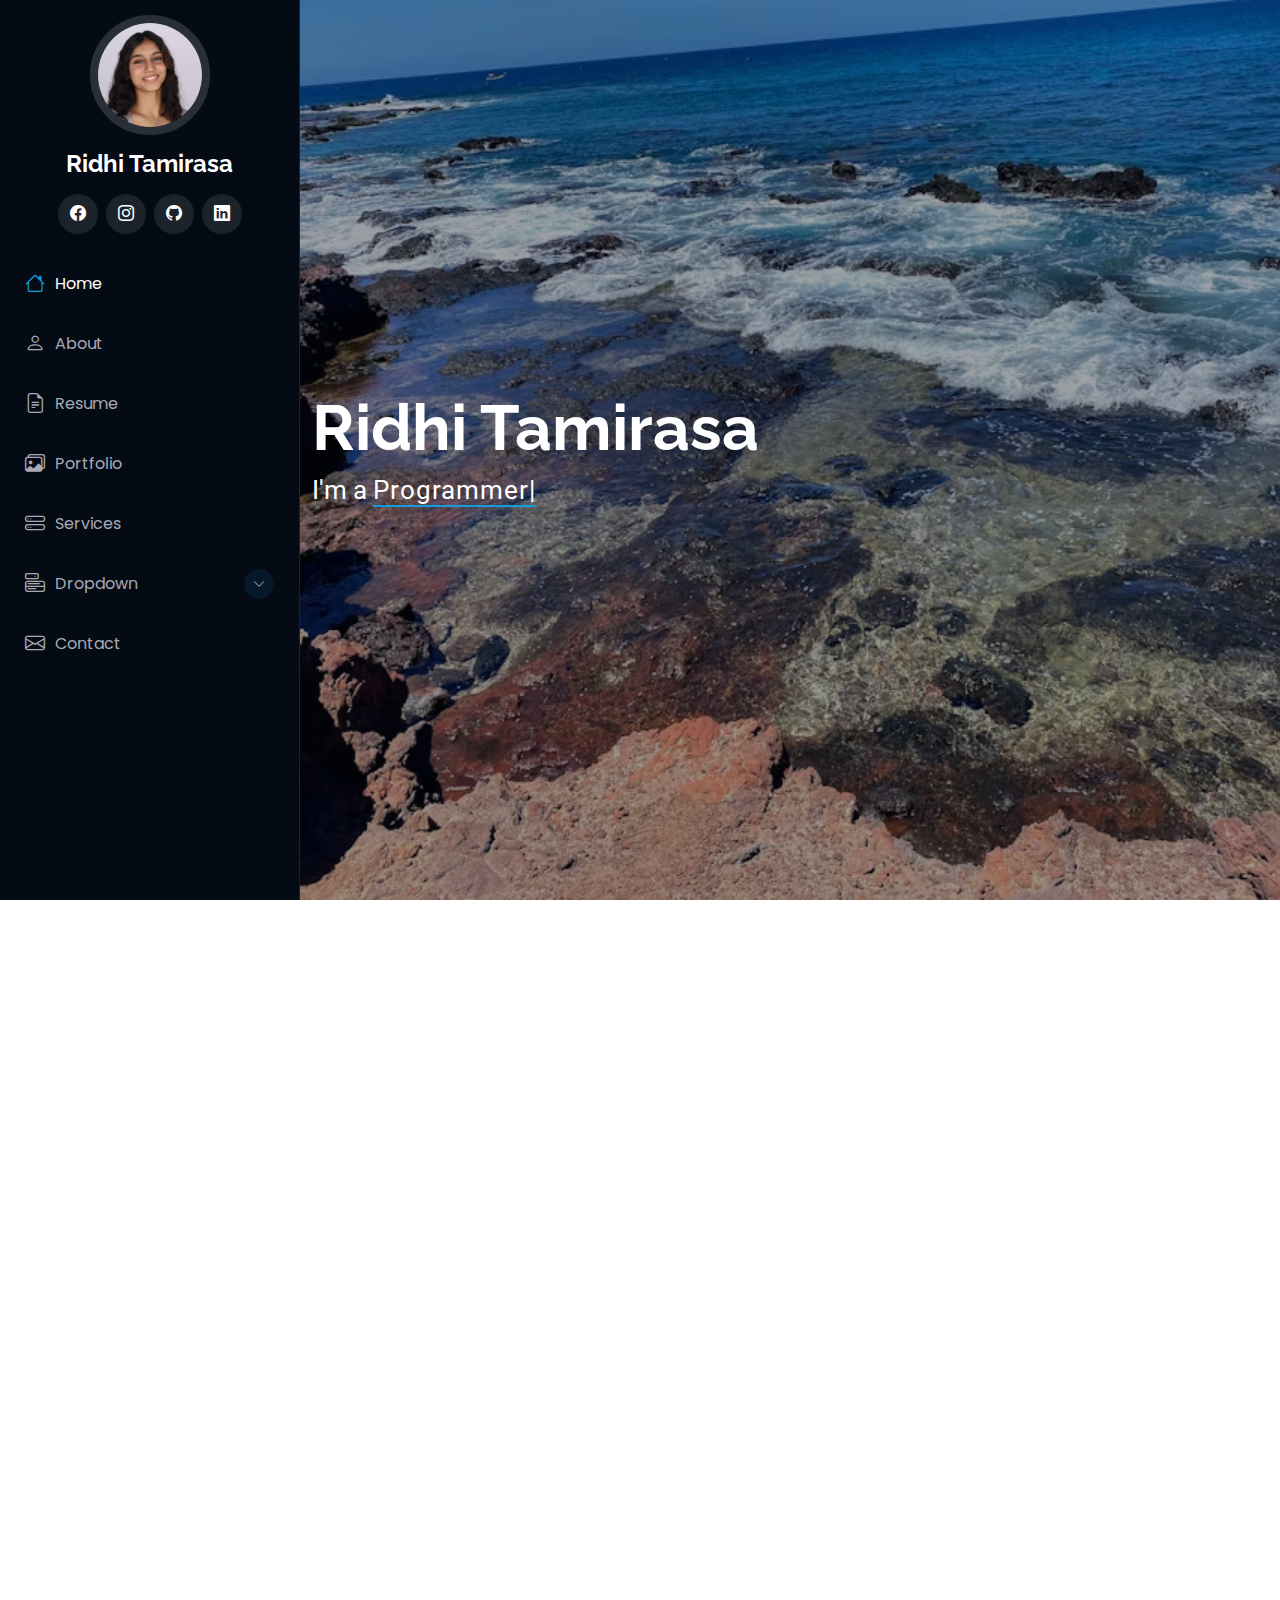
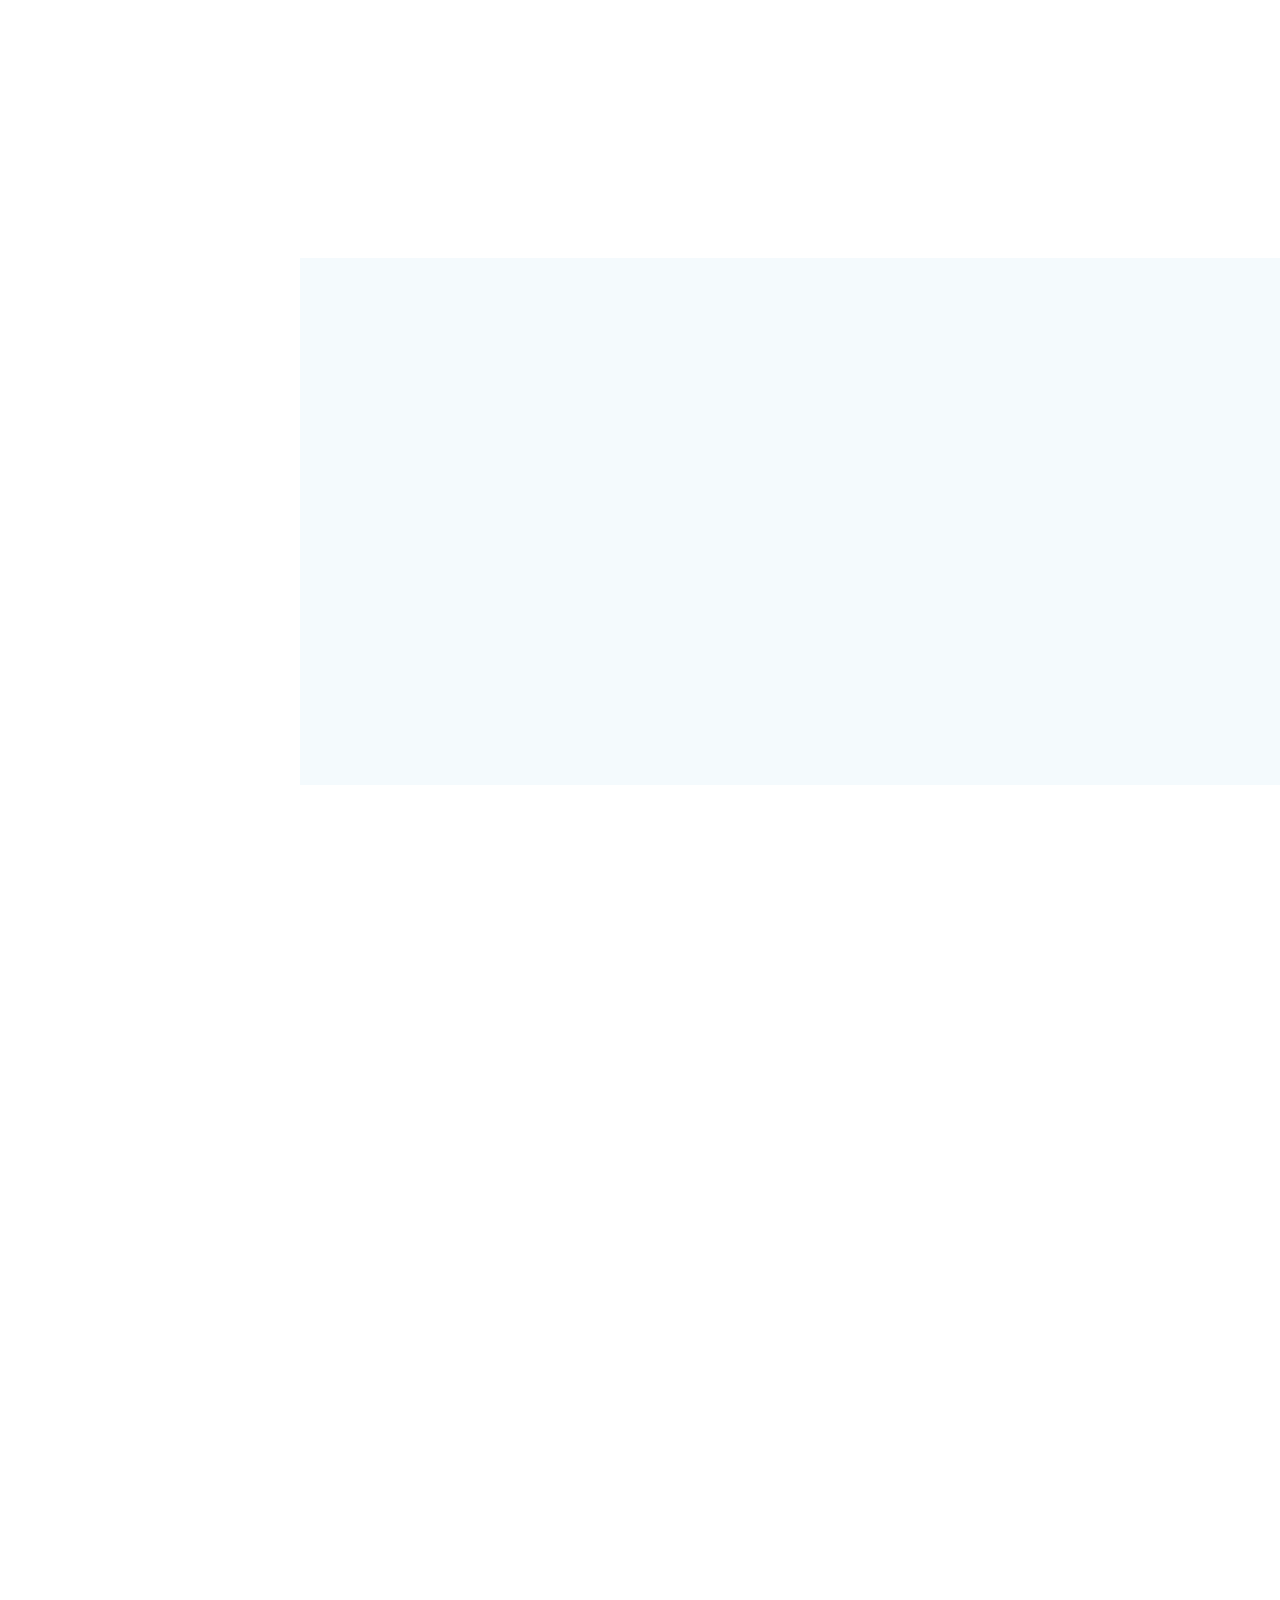
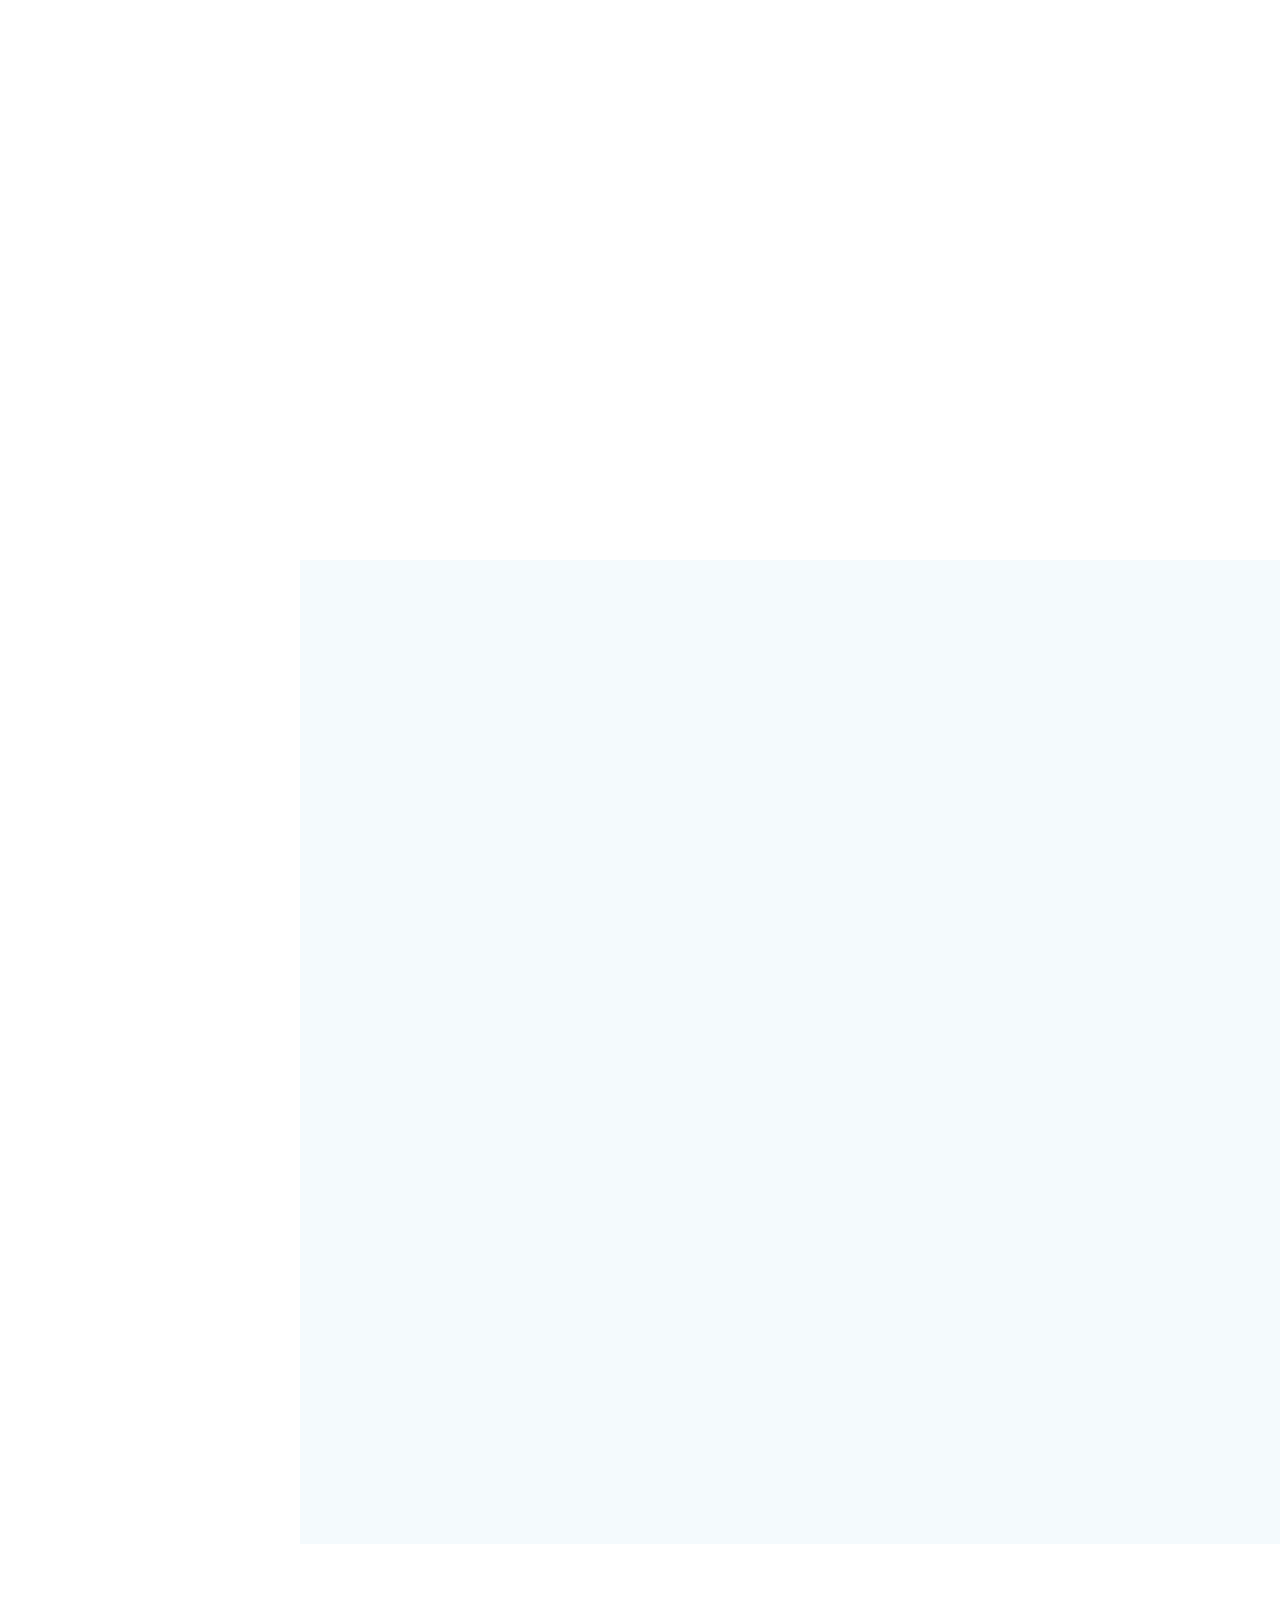
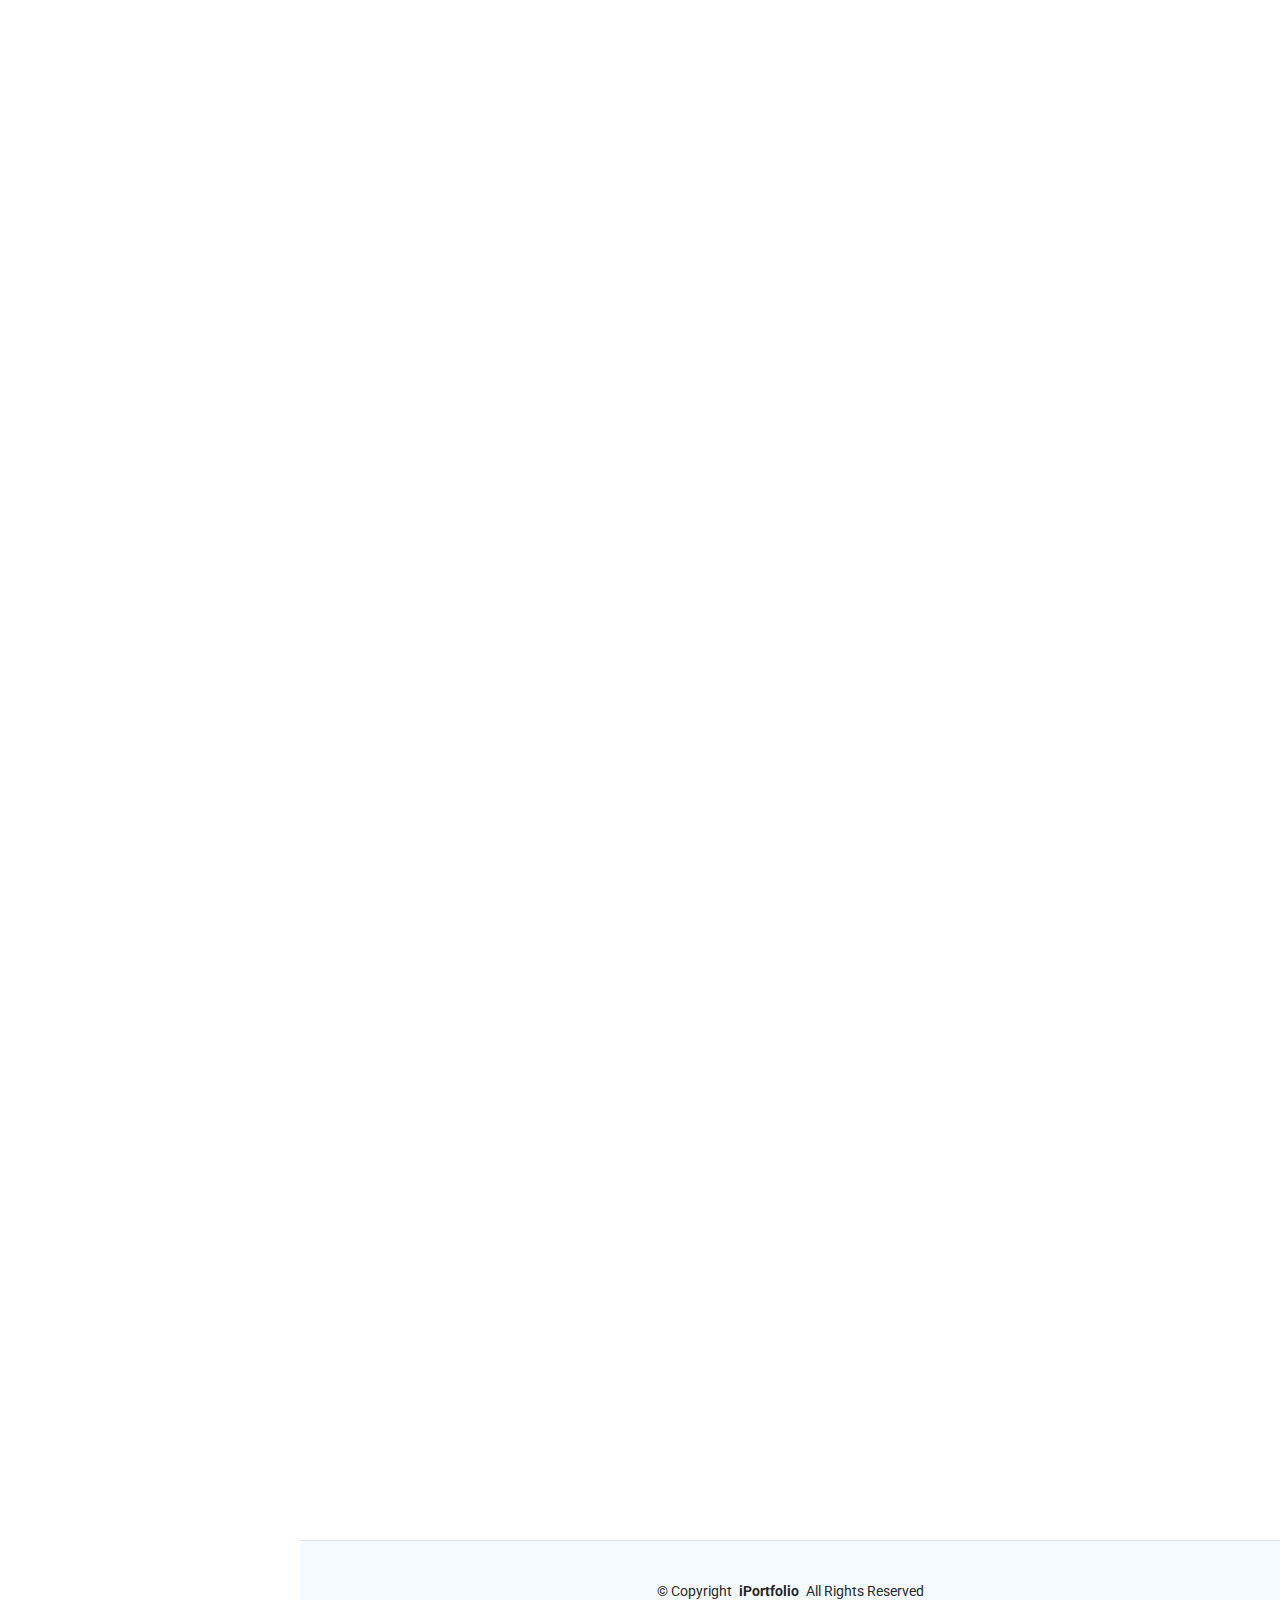
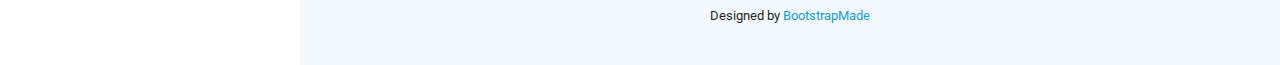
==== iPortfolio/index.html @ e37bd8a0 "new changes" ====
<!DOCTYPE html>
<html lang="en">

<head>
  <meta charset="utf-8">
  <meta content="width=device-width, initial-scale=1.0" name="viewport">
  <title>Ridhi Tamirasa Personal Portfolio</title>
  <meta content="" name="description">
  <meta content="" name="keywords">

  <!-- Favicons -->
  <link href="assets/img/favicon.png" rel="icon">
  <link href="assets/img/apple-touch-icon.png" rel="apple-touch-icon">

  <!-- Fonts -->
  <link href="https://fonts.googleapis.com" rel="preconnect">
  <link href="https://fonts.gstatic.com" rel="preconnect" crossorigin>
  <link href="https://fonts.googleapis.com/css2?family=Roboto:ital,wght@0,100;0,300;0,400;0,500;0,700;0,900;1,100;1,300;1,400;1,500;1,700;1,900&family=Poppins:ital,wght@0,100;0,200;0,300;0,400;0,500;0,600;0,700;0,800;0,900;1,100;1,200;1,300;1,400;1,500;1,600;1,700;1,800;1,900&family=Raleway:ital,wght@0,100;0,200;0,300;0,400;0,500;0,600;0,700;0,800;0,900;1,100;1,200;1,300;1,400;1,500;1,600;1,700;1,800;1,900&display=swap" rel="stylesheet">

  <!-- Vendor CSS Files -->
  <link href="assets/vendor/bootstrap/css/bootstrap.min.css" rel="stylesheet">
  <link href="assets/vendor/bootstrap-icons/bootstrap-icons.css" rel="stylesheet">
  <link href="assets/vendor/aos/aos.css" rel="stylesheet">
  <link href="assets/vendor/glightbox/css/glightbox.min.css" rel="stylesheet">
  <link href="assets/vendor/swiper/swiper-bundle.min.css" rel="stylesheet">

  <!-- Main CSS File -->
  <link href="assets/css/main.css" rel="stylesheet">

  <!-- =======================================================
  * Template Name: iPortfolio
  * Template URL: https://bootstrapmade.com/iportfolio-bootstrap-portfolio-websites-template/
  * Updated: Jun 29 2024 with Bootstrap v5.3.3
  * Author: BootstrapMade.com
  * License: https://bootstrapmade.com/license/
  ======================================================== -->
</head>

<body class="index-page">

  <header id="header" class="header dark-background d-flex flex-column">
    <i class="header-toggle d-xl-none bi bi-list"></i>

    <div class="profile-img">
      <img src="assets/img/portfolio/headshot - Copy.png" alt="" class="img-fluid rounded-circle">
    </div>

    <a href="index.html" class="logo d-flex align-items-center justify-content-center">
      <!-- Uncomment the line below if you also wish to use an image logo -->
      <!-- <img src="assets/img/logo.png" alt=""> -->
      <h1 class="sitename">Ridhi Tamirasa</h1>
    </a>

    <div class="social-links text-center">
      <a href="#" class="facebook"><i class="bi bi-facebook"></i></a>
      <a href="https://www.instagram.com/rtamirasa/" class="instagram"><i class="bi bi-instagram"></i></a>
      <a href="https://github.com/rtamirasa" class="github"><i class="bi bi-github"></i></a>
      <a href="https://www.linkedin.com/in/ridhi-tamirasa-0a5a40179/" class="linkedin"><i class="bi bi-linkedin"></i></a>
    </div>
    

    <nav id="navmenu" class="navmenu">
      <ul>
        <li><a href="#hero" class="active"><i class="bi bi-house navicon"></i>Home</a></li>
        <li><a href="#about"><i class="bi bi-person navicon"></i> About</a></li>
        <li><a href="#resume"><i class="bi bi-file-earmark-text navicon"></i> Resume</a></li>
        <li><a href="#portfolio"><i class="bi bi-images navicon"></i> Portfolio</a></li>
        <li><a href="#services"><i class="bi bi-hdd-stack navicon"></i> Services</a></li>
        <li class="dropdown"><a href="#"><i class="bi bi-menu-button navicon"></i> <span>Dropdown</span> <i class="bi bi-chevron-down toggle-dropdown"></i></a>
          <ul>
            <li><a href="#">Dropdown 1</a></li>
            <li class="dropdown"><a href="#"><span>Deep Dropdown</span> <i class="bi bi-chevron-down toggle-dropdown"></i></a>
              <ul>
                <li><a href="#">Deep Dropdown 1</a></li>
                <li><a href="#">Deep Dropdown 2</a></li>
                <li><a href="#">Deep Dropdown 3</a></li>
                <li><a href="#">Deep Dropdown 4</a></li>
                <li><a href="#">Deep Dropdown 5</a></li>
              </ul>
            </li>
            <li><a href="#">Dropdown 2</a></li>
            <li><a href="#">Dropdown 3</a></li>
            <li><a href="#">Dropdown 4</a></li>
          </ul>
        </li>
        <li><a href="#contact"><i class="bi bi-envelope navicon"></i> Contact</a></li>
      </ul>
    </nav>

  </header>

  <main class="main">

    <!-- Hero Section -->
    <section id="hero" class="hero section dark-background">

      <img src="assets/img/backg.avif" alt="" data-aos="fade-in" class="">

      <div class="container" data-aos="fade-up" data-aos-delay="100">
        <h2>Ridhi Tamirasa</h2>
        <p>I'm a <span class="typed" data-typed-items="Programmer, Developer, Freelancer, Learner ">Programmer</span><span class="typed-cursor typed-cursor--blink" aria-hidden="true"></span><span class="typed-cursor typed-cursor--blink" aria-hidden="true"></span></p>
      </div>

    </section><!-- /Hero Section -->

    <!-- About Section -->
    <section id="about" class="about section">

      <!-- Section Title -->
      <div class="container section-title" data-aos="fade-up">
        <h2>About</h2>
        <p> Here is a little about me!</p>
      </div><!-- End Section Title -->

      <div class="container" data-aos="fade-up" data-aos-delay="100">

        <div class="row gy-4 justify-content-center">
          <div class="col-lg-4">
            <img src="assets/img/me.jpg" class="img-fluid" alt="">
          </div>
          <div class="col-lg-8 content">
            <h2>Software &amp; Machine Learning Engineer.</h2>
            <p class="fst-italic py-3">
              Here are some fast facts about me.
            </p>
            <div class="row">
              <div class="col-lg-6">
                <ul>
                  <li><i class="bi bi-chevron-right"></i> <strong>Website:</strong> <span>tinyurl.com/rtkportfolio</span></li>
                  <li><i class="bi bi-chevron-right"></i> <strong>Email:</strong> <span>ridhitamirasa@gmail.com</span></li>
                  <li><i class="bi bi-chevron-right"></i> <strong>City:</strong> <span>San Francisco, USA</span></li>
                </ul>
              </div>
              <div class="col-lg-6">
                <ul>
                  <li><i class="bi bi-chevron-right"></i> <strong>Major:</strong> <span>Computer Science</span></li>
                  <li><i class="bi bi-chevron-right"></i> <strong>Degree:</strong> <span>Bachelors</span></li>
                  <li><i class="bi bi-chevron-right"></i> <strong>University:</strong> <span>Purdue</span></li>
                  <li><i class="bi bi-chevron-right"></i> <strong>Freelance:</strong> <span>Available</span></li>
                </ul>
              </div>
            </div>
            <p class="py-3">
              This is just the beginning!
            </p>
          </div>
        </div>

      </div>

    </section><!-- /About Section -->

    <!-- Stats Section -->
<section id="stats" class="stats section">

  <div class="container" data-aos="fade-up" data-aos-delay="100">

    <div class="row gy-4">

      <div class="col-lg-3 col-md-6">
        <div class="stats-item">
          <i class="bi bi-emoji-smile"></i>
          <span data-purecounter-start="0" data-purecounter-end="50" data-purecounter-duration="1" class="purecounter"></span>
          <p><strong>Happy Clients</strong> <span>from across the world!</span></p>
        </div>
      </div><!-- End Stats Item -->

      <div class="col-lg-3 col-md-6">
        <div class="stats-item">
          <i class="bi bi-journal-richtext"></i>
          <span data-purecounter-start="0" data-purecounter-end="20" data-purecounter-duration="1" class="purecounter"></span>
          <p><strong>Projects</strong> <span>across various fields</span></p>
        </div>
      </div><!-- End Stats Item -->

      <div class="col-lg-3 col-md-6">
        <div class="stats-item">
          <i class="bi bi-headset"></i>
          <span data-purecounter-start="0" data-purecounter-end="1000" data-purecounter-duration="1" class="purecounter"></span>
          <p><strong>Hours Of Support</strong> <span>provided to teams</span></p>
        </div>
      </div><!-- End Stats Item -->

      <div class="col-lg-3 col-md-6">
        <div class="stats-item">
          <i class="bi bi-people"></i>
          <span data-purecounter-start="0" data-purecounter-end="10" data-purecounter-duration="1" class="purecounter"></span>
          <p><strong>Teams Led</strong> <span>in various projects</span></p>
        </div>
      </div><!-- End Stats Item -->

    </div>

  </div>

</section><!-- /Stats Section -->


    <!-- Skills Section -->
    <section id="skills" class="skills section light-background">

      <!-- Section Title -->
      <div class="container section-title" data-aos="fade-up">
        <h2>Skills</h2>
        <p>These are some of my skills!</p>
      </div><!-- End Section Title -->

     
      <div class="container" data-aos="fade-up" data-aos-delay="100">

        <div class="row skills-content skills-animation">

          <div class="col-lg-6">

            <div class="progress">
              <span class="skill"><span>Java</span> <i class="val">100%</i></span>
              <div class="progress-bar-wrap">
                <div class="progress-bar" role="progressbar" aria-valuenow="100" aria-valuemin="0" aria-valuemax="100"></div>
              </div>
            </div><!-- End Skills Item -->

            <div class="progress">
              <span class="skill"><span>C</span> <i class="val">100%</i></span>
              <div class="progress-bar-wrap">
                <div class="progress-bar" role="progressbar" aria-valuenow="100" aria-valuemin="0" aria-valuemax="100"></div>
              </div>
            </div><!-- End Skills Item -->

            <div class="progress">
              <span class="skill"><span>Python</span> <i class="val">90%</i></span>
              <div class="progress-bar-wrap">
                <div class="progress-bar" role="progressbar" aria-valuenow="90" aria-valuemin="0" aria-valuemax="100"></div>
              </div>
            </div><!-- End Skills Item -->

          </div>

          <div class="col-lg-6">

            <div class="progress">
              <span class="skill"><span>HTML</span> <i class="val">90%</i></span>
              <div class="progress-bar-wrap">
                <div class="progress-bar" role="progressbar" aria-valuenow="90" aria-valuemin="0" aria-valuemax="100"></div>
              </div>
            </div><!-- End Skills Item -->

            <div class="progress">
              <span class="skill"><span>CSS</span> <i class="val">90%</i></span>
              <div class="progress-bar-wrap">
                <div class="progress-bar" role="progressbar" aria-valuenow="90" aria-valuemin="0" aria-valuemax="100"></div>
              </div>
            </div><!-- End Skills Item -->

            <div class="progress">
              <span class="skill"><span>JavaScript</span> <i class="val">90%</i></span>
              <div class="progress-bar-wrap">
                <div class="progress-bar" role="progressbar" aria-valuenow="90" aria-valuemin="0" aria-valuemax="100"></div>
              </div>
            </div><!-- End Skills Item -->
            <P>Other skills: Azure, Node.js, Latex, React, Firebase, Angular, Selenium, NumPy, Latex</P>
          </div>

        </div>

      </div>


    </section><!-- /Skills Section -->

    <!-- Resume Section -->
    <section id="resume" class="resume section">

      <!-- Section Title -->
      <!-- Section Title -->
      <div class="container section-title" data-aos="fade-up">
        <h2>Resume</h2>
        <p>More about me.</p>
      </div><!-- End Section Title -->

      <div class="container">

        <div class="row">
      
          <div class="col-lg-6" data-aos="fade-up" data-aos-delay="100">
            <h3 class="resume-title">Summary</h3>
      
            <div class="resume-item pb-0">
              <h4>Ridhi Tamirasa</h4>
              <p><em>Innovative and deadline-driven Data Engineer and Computer Science student with experience in designing and developing user-centered digital solutions and research projects from initial concept to final, polished deliverable.</em></p>
              <ul>
                <li>West Lafayette, IN</li>
                <li>+1-650-863-2320</li>
                <li>rtamirasa@gmail.com</li>
              </ul>
            </div><!-- End Resume Item -->
      
            <h3 class="resume-title">Education</h3>
            <div class="resume-item">
              <h4>Bachelor of Science in Computer Science; Minor in Economics</h4>
              <h5>2022 - 2025 (Expected)</h5>
              <p><em>Purdue University, West Lafayette, IN</em></p>
              <p>Dean’s List, Semester's Honors</p>
            </div><!-- End Resume Item -->
      
            <div class="resume-item">
              <h4>Engineering Academy</h4>
              <h5>2018 - 2022</h5>
              <p><em>Dublin High School, Dublin, CA</em></p>
              <p>AP Scholar</p>
            </div><!-- End Resume Item -->
      
          </div>
      
          <div class="col-lg-6" data-aos="fade-up" data-aos-delay="200">
            <h3 class="resume-title">Professional Experience</h3>
            <div class="resume-item">
              <h4>Data Engineer (Data Mine)</h4>
              <h5>August 2023 - Present</h5>
              <p><em>CDC Protect, West Lafayette, IN</em></p>
              <ul>
                <li>Utilized Beautiful Soup and Selenium for keyword extraction and data collection from web resources, enhancing the efficiency of information retrieval and processing.</li>
                <li>Developed and applied Convolutional Neural Networks (CNN) for image similarity analysis, optimizing the accuracy of automated classification systems.</li>
              </ul>
            </div><!-- End Resume Item -->
      
            <div class="resume-item">
              <h4>Undergraduate Student Researcher</h4>
              <h5>May 2023 - Present</h5>
              <p><em>Quantum Mechanics, West Lafayette, IN</em></p>
              <ul>
                <li>Conducted research under Prof. Arun Kanakkithodi on Halide Perovskites and Density Functional Theory calculations.</li>
                <li>Trained new regression models on existing perovskite datasets to improve property prediction.</li>
                <li>Focused on SISSO and PNN-based regression techniques to extract meaningful features and functions.</li>
                <li>Developed a web app to display and run simulations of calculations.</li>
              </ul>
            </div><!-- End Resume Item -->
      
            <div class="resume-item">
              <h4>Undergraduate Student Researcher</h4>
              <h5>May 2023 - August 2023</h5>
              <p><em>Artificial Code Generation, Remote</em></p>
              <ul>
                <li>Studied under Dr. Lu to research and evaluate tools that generate computer programs.</li>
                <li>Focused on frameworks like Parsel, AlphaCode, and CodeRL, comparing them to leading programming generation methods such as Chat-GPT.</li>
                <li>Collaborated with a team of undergraduate students to evaluate and present findings on existing tools.</li>
              </ul>
            </div><!-- End Resume Item -->
      
          </div>
      
        </div>
      
      </div>

    </section><!-- /Resume Section -->

    <!-- Portfolio Section -->
    <section id="portfolio" class="portfolio section light-background">

      <!-- Section Title -->
      <div class="container section-title" data-aos="fade-up">
        <h2>Portfolio</h2>
        <p> Here is some of my work!</p>
      </div><!-- End Section Title -->

      <div class="container">

        <div class="isotope-layout" data-default-filter="*" data-layout="masonry" data-sort="original-order">

          <ul class="portfolio-filters isotope-filters" data-aos="fade-up" data-aos-delay="100">
            <li data-filter="*" class="filter-active">All</li>
            <li data-filter=".filter-Current">Current </li>
            <li data-filter=".filter-personal">Personal</li>
            <li data-filter=".filter-curriculum">Curriculum</li>
            <li data-filter=".filter-older">Older</li>
            <li data-filter=".filter-other">Other</li>
          </ul><!-- End Portfolio Filters -->

          <div class="row gy-4 isotope-container" data-aos="fade-up" data-aos-delay="200">

            <div class="col-lg-4 col-md-6 portfolio-item isotope-item filter-Current">
              <div class="portfolio-content h-100">
                <img src="assets/img/portfolio/stethescope.avif" class="img-fluid" alt="">
                <div class="portfolio-info">
                  <h4>Product 1</h4>
                  <p>CDC Project</p>
                  <a href="assets/img/portfolio/stethescope.avif" title="Product 1" data-gallery="portfolio-gallery-product" class="glightbox preview-link"><i class="bi bi-zoom-in"></i></a>
                  <a href="cdc-details.html" title="More Details" class="details-link"><i class="bi bi-link-45deg"></i></a>
                </div>
              </div>
            </div><!-- End Portfolio Item -->

            <div class="col-lg-4 col-md-6 portfolio-item isotope-item filter-older">
              <div class="portfolio-content h-100">
                <img src="assets/img/portfolio/ied.jpg" class="img-fluid" alt="">
                <div class="portfolio-info">
                  <h4>Product 1</h4>
                  <p>Introductory Engineering Projects/p>
                  <a href="assets/img/portfolio/ied.jpg" title="Product 1" data-gallery="portfolio-gallery-product" class="glightbox preview-link"><i class="bi bi-zoom-in"></i></a>
                  <a href="introengdes.html" title="More Details" class="details-link"><i class="bi bi-link-45deg"></i></a>
                </div>
              </div>
            </div><!-- End Portfolio Item -->

            <div class="col-lg-4 col-md-6 portfolio-item isotope-item filter-older">
              <div class="portfolio-content h-100">
                <img src="assets/img/portfolio/csa.avif" class="img-fluid" alt="">
                <div class="portfolio-info">
                  <h4>Branding 1</h4>
                  <p>AP CSA Project Work</p>
                  <a href="assets/img/portfolio/csa.avif" title="Branding 1" data-gallery="portfolio-gallery-branding" class="glightbox preview-link"><i class="bi bi-zoom-in"></i></a>
                  <a href="csadetails.html" title="More Details" class="details-link"><i class="bi bi-link-45deg"></i></a>
                </div>
              </div>
            </div><!-- End Portfolio Item -->

            <div class="col-lg-4 col-md-6 portfolio-item isotope-item filter-older">
              <div class="portfolio-content h-100">
                <img src="assets/img/portfolio/de.avif" class="img-fluid" alt="">
                <div class="portfolio-info">
                  <h4>Books 1</h4>
                  <p>Digital Electronics Work</p>
                  <a href="assets/img/portfolio/de.avif" title="Branding 1" data-gallery="portfolio-gallery-book" class="glightbox preview-link"><i class="bi bi-zoom-in"></i></a>
                  <a href="de-details.html" title="More Details" class="details-link"><i class="bi bi-link-45deg"></i></a>
                </div>
              </div>
            </div><!-- End Portfolio Item -->

            <div class="col-lg-4 col-md-6 portfolio-item isotope-item filter-other">
              <div class="portfolio-content h-100">
                <img src="assets/img/portfolio/neuron.png" class="img-fluid" alt="">
                <div class="portfolio-info">
                  <h4>App 2</h4>
                  <p>Rosetta Institute of Technology </p>
                  <a href="assets/img/portfolio/neuron.png" title="App 2" data-gallery="portfolio-gallery-app" class="glightbox preview-link"><i class="bi bi-zoom-in"></i></a>
                  <a href="RIT.html" title="More Details" class="details-link"><i class="bi bi-link-45deg"></i></a>
                </div>
              </div>
            </div><!-- End Portfolio Item -->

            <div class="col-lg-4 col-md-6 portfolio-item isotope-item filter-curriculum">
              <div class="portfolio-content h-100">
                <img src="assets/img/portfolio/shopping market.avif" class="img-fluid" alt="">
                <div class="portfolio-info">
                  <h4>Product 2</h4>
                  <p>CS 180 Shopping Market Project</p>
                  <a href="assets/img/portfolio/shopping market.avif" title="Product 2" data-gallery="portfolio-gallery-product" class="glightbox preview-link"><i class="bi bi-zoom-in"></i></a>
                  <a href="shopping.html" title="More Details" class="details-link"><i class="bi bi-link-45deg"></i></a>
                </div>
              </div>
            </div><!-- End Portfolio Item -->

            <div class="col-lg-4 col-md-6 portfolio-item isotope-item filter-curriculum">
              <div class="portfolio-content h-100">
                <img src="assets/img/portfolio/ca.avif" class="img-fluid" alt="">
                <div class="portfolio-info">
                  <h4>Curriculum</h4>
                  <p>CS 250-252 Shell and Compiler Work</p>
                  <a href="assets/img/portfolio/ca.avif" title="Branding 2" data-gallery="portfolio-gallery-branding" class="glightbox preview-link"><i class="bi bi-zoom-in"></i></a>
                  <a href="shell-compiler.html" title="More Details" class="details-link"><i class="bi bi-link-45deg"></i></a>
                </div>
              </div>
            </div><!-- End Portfolio Item -->
            
            <div class="col-lg-4 col-md-6 portfolio-item isotope-item filter-Current">
              <div class="portfolio-content h-100">
                <img src="assets/img/portfolio/BrandAssets_Logos_02-NSymbol.jpg" class="img-fluid" alt="">
                <div class="portfolio-info">
                  <h4>Product 1</h4>
                  <p>AWS Netflix Project</p>
                  <a href="assets/img/portfolio/p2.png" title="Product 1" data-gallery="portfolio-gallery-product" class="glightbox preview-link"><i class="bi bi-zoom-in"></i></a>
                  <a href="quicksight-details.html" title="More Details" class="details-link"><i class="bi bi-link-45deg"></i></a>
                </div>
              </div>
            </div><!-- End Portfolio Item -->

            

          </div><!-- End Portfolio Container -->

        </div>

      </div>

    </section><!-- /Portfolio Section -->

    <!-- Services Section -->
    <section id="services" class="services section">

<!-- Section Title -->
<div class="container section-title" data-aos="fade-up">
  <h2>Services</h2>
  <p>Explore the range of services I offer, from data engineering to consulting. Leveraging my skills in computer science, economics, and hands-on project experience, I provide comprehensive solutions tailored to meet your needs.</p>
</div><!-- End Section Title -->

<div class="container">

  <div class="row gy-4">

    <div class="col-lg-4 col-md-6 service-item d-flex" data-aos="fade-up" data-aos-delay="100">
      <div class="icon flex-shrink-0"><i class="bi bi-briefcase"></i></div>
      <div>
        <h4 class="title"><a href="service-details.html" class="stretched-link">Data Engineering</a></h4>
        <p class="description">Specialized in web scraping, data processing, and analysis using tools like Python, Beautiful Soup, and Selenium to provide actionable insights and optimize data workflows.</p>
      </div>
    </div><!-- End Service Item -->

    <div class="col-lg-4 col-md-6 service-item d-flex" data-aos="fade-up" data-aos-delay="200">
      <div class="icon flex-shrink-0"><i class="bi bi-card-checklist"></i></div>
      <div>
        <h4 class="title"><a href="service-details.html" class="stretched-link">Machine Learning Models</a></h4>
        <p class="description">Develop and implement machine learning models to analyze data, predict trends, and automate processes, enhancing decision-making and operational efficiency.</p>
      </div>
    </div><!-- End Service Item -->

    <div class="col-lg-4 col-md-6 service-item d-flex" data-aos="fade-up" data-aos-delay="300">
      <div class="icon flex-shrink-0"><i class="bi bi-bar-chart"></i></div>
      <div>
        <h4 class="title"><a href="service-details.html" class="stretched-link">Web Development</a></h4>
        <p class="description">Full stack web development services, including front-end and back-end development using technologies like React, Node.js, and .NET to create dynamic and user-friendly applications.</p>
      </div>
    </div><!-- End Service Item -->

    <div class="col-lg-4 col-md-6 service-item d-flex" data-aos="fade-up" data-aos-delay="400">
      <div class="icon flex-shrink-0"><i class="bi bi-binoculars"></i></div>
      <div>
        <h4 class="title"><a href="service-details.html" class="stretched-link">Consulting</a></h4>
        <p class="description">Strategic consulting services focused on mergers and acquisitions, financial analysis, and business strategy to drive growth and improve operational efficiency.</p>
      </div>
    </div><!-- End Service Item -->

    <div class="col-lg-4 col-md-6 service-item d-flex" data-aos="fade-up" data-aos-delay="500">
      <div class="icon flex-shrink-0"><i class="bi bi-brightness-high"></i></div>
      <div>
        <h4 class="title"><a href="service-details.html" class="stretched-link">Research & Development</a></h4>
        <p class="description">Conducting in-depth research and developing innovative solutions in fields like quantum mechanics and artificial code generation, leveraging advanced technologies and methodologies.</p>
      </div>
    </div><!-- End Service Item -->

    <div class="col-lg-4 col-md-6 service-item d-flex" data-aos="fade-up" data-aos-delay="600">
      <div class="icon flex-shrink-0"><i class="bi bi-calendar4-week"></i></div>
      <div>
        <h4 class="title"><a href="service-details.html" class="stretched-link">Educational Workshops</a></h4>
        <p class="description">Providing educational workshops and mentorship in areas such as robotics, programming, and data science to empower the next generation of tech enthusiasts.</p>
      </div>
    </div><!-- End Service Item -->

  </div>

</div>

</section><!-- /Services Section -->


   

    <!-- Contact Section -->
    <section id="contact" class="contact section">

      <!-- Section Title -->
      <div class="container section-title" data-aos="fade-up">
        <h2>Contact</h2>
        <p> Here is how to reach me!</p>
      </div><!-- End Section Title -->

      <div class="container" data-aos="fade-up" data-aos-delay="100">

        <div class="row gy-4">

          <div class="col-lg-5">

            <div class="info-wrap">
              <div class="info-item d-flex" data-aos="fade-up" data-aos-delay="200">
                <i class="bi bi-geo-alt flex-shrink-0"></i>
                <div>
                  <h3>Address</h3>
                  <p>San Francisco, CA</p>
                </div>
              </div><!-- End Info Item -->

              <div class="info-item d-flex" data-aos="fade-up" data-aos-delay="400">
                <i class="bi bi-envelope flex-shrink-0"></i>
                <div>
                  <h3>Email Me</h3>
                  <p>ridhitamirasa@gmail.com</p>
                </div>
              </div><!-- End Info Item -->

              <iframe src="https://www.google.com/maps/embed?pb=!1m14!1m8!1m3!1d48389.78314118045!2d-74.006138!3d40.710059!3m2!1i1024!2i768!4f13.1!3m3!1m2!1s0x89c25a22a3bda30d%3A0xb89d1fe6bc499443!2sDowntown%20Conference%20Center!5e0!3m2!1sen!2sus!4v1676961268712!5m2!1sen!2sus" frameborder="0" style="border:0; width: 100%; height: 270px;" allowfullscreen="" loading="lazy" referrerpolicy="no-referrer-when-downgrade"></iframe>
            </div>
          </div>

          <div class="col-lg-7">
            <form action="forms/contact.php" method="post" class="php-email-form" data-aos="fade-up" data-aos-delay="200">
              <div class="row gy-4">

                <div class="col-md-6">
                  <label for="name-field" class="pb-2">Your Name</label>
                  <input type="text" name="name" id="name-field" class="form-control" required="">
                </div>

                <div class="col-md-6">
                  <label for="email-field" class="pb-2">Your Email</label>
                  <input type="email" class="form-control" name="email" id="email-field" required="">
                </div>

                <div class="col-md-12">
                  <label for="subject-field" class="pb-2">Subject</label>
                  <input type="text" class="form-control" name="subject" id="subject-field" required="">
                </div>

                <div class="col-md-12">
                  <label for="message-field" class="pb-2">Message</label>
                  <textarea class="form-control" name="message" rows="10" id="message-field" required=""></textarea>
                </div>

                <div class="col-md-12 text-center">
                  <div class="loading">Loading</div>
                  <div class="error-message"></div>
                  <div class="sent-message">Your message has been sent. Thank you!</div>

                  <button type="submit">Send Message</button>
                </div>

              </div>
            </form>
          </div><!-- End Contact Form -->

        </div>

      </div>

    </section><!-- /Contact Section -->

  </main>

  <footer id="footer" class="footer position-relative light-background">

    <div class="container">
      <div class="copyright text-center ">
        <p>© <span>Copyright</span> <strong class="px-1 sitename">iPortfolio</strong> <span>All Rights Reserved</span></p>
      </div>
      <div class="credits">
        <!-- All the links in the footer should remain intact. -->
        <!-- You can delete the links only if you've purchased the pro version. -->
        <!-- Licensing information: https://bootstrapmade.com/license/ -->
        <!-- Purchase the pro version with working PHP/AJAX contact form: [buy-url] -->
        Designed by <a href="https://bootstrapmade.com/">BootstrapMade</a>
      </div>
    </div>

  </footer>

  <!-- Scroll Top -->
  <a href="#" id="scroll-top" class="scroll-top d-flex align-items-center justify-content-center"><i class="bi bi-arrow-up-short"></i></a>

  <!-- Preloader -->
  <div id="preloader"></div>

  <!-- Vendor JS Files -->
  <script src="assets/vendor/bootstrap/js/bootstrap.bundle.min.js"></script>
  <script src="assets/vendor/php-email-form/validate.js"></script>
  <script src="assets/vendor/aos/aos.js"></script>
  <script src="assets/vendor/typed.js/typed.umd.js"></script>
  <script src="assets/vendor/purecounter/purecounter_vanilla.js"></script>
  <script src="assets/vendor/waypoints/noframework.waypoints.js"></script>
  <script src="assets/vendor/glightbox/js/glightbox.min.js"></script>
  <script src="assets/vendor/imagesloaded/imagesloaded.pkgd.min.js"></script>
  <script src="assets/vendor/isotope-layout/isotope.pkgd.min.js"></script>
  <script src="assets/vendor/swiper/swiper-bundle.min.js"></script>

  <!-- Main JS File -->
  <script src="assets/js/main.js"></script>
  <script>
    document.addEventListener("scroll", function() {
      const heroSection = document.getElementById("hero");
      if (window.scrollY > 50) { // You can adjust this value as needed
        heroSection.classList.remove("hidden-hero");
      }
    });
  </script>
</body>

</html>
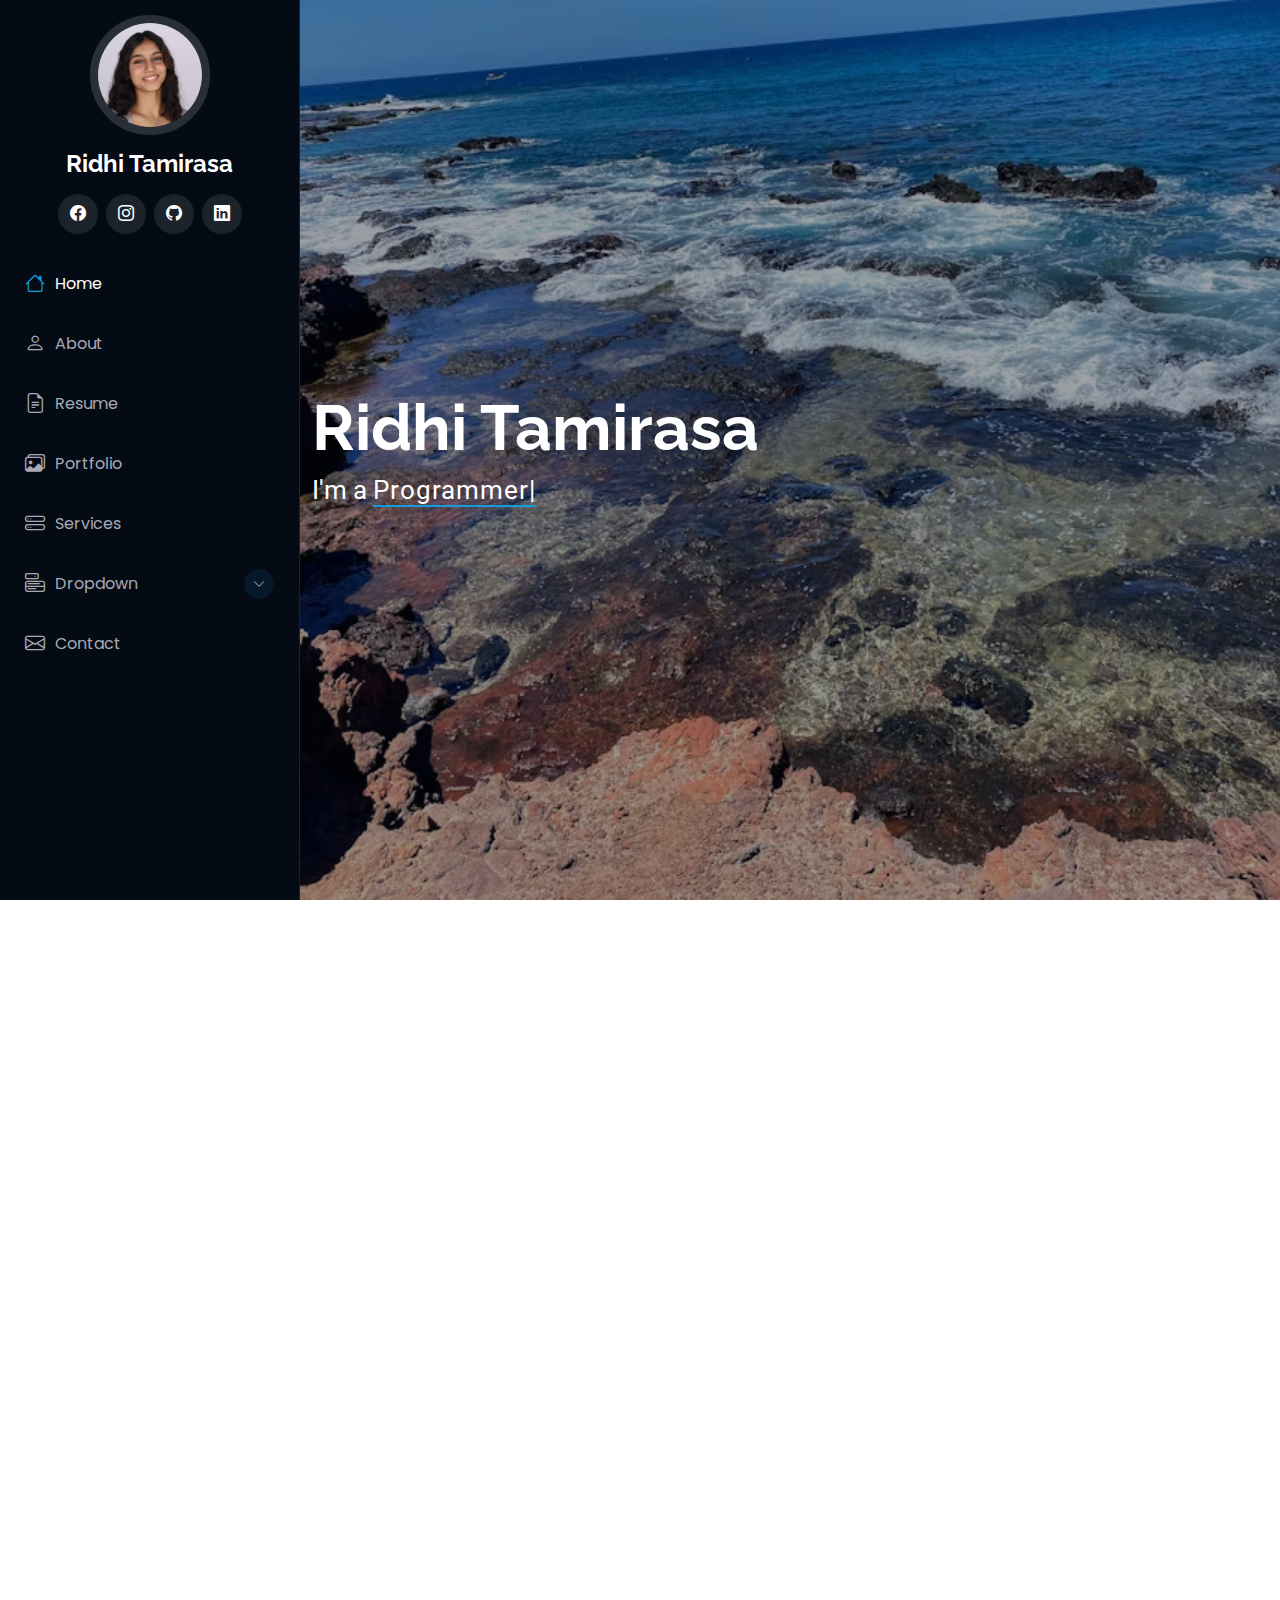
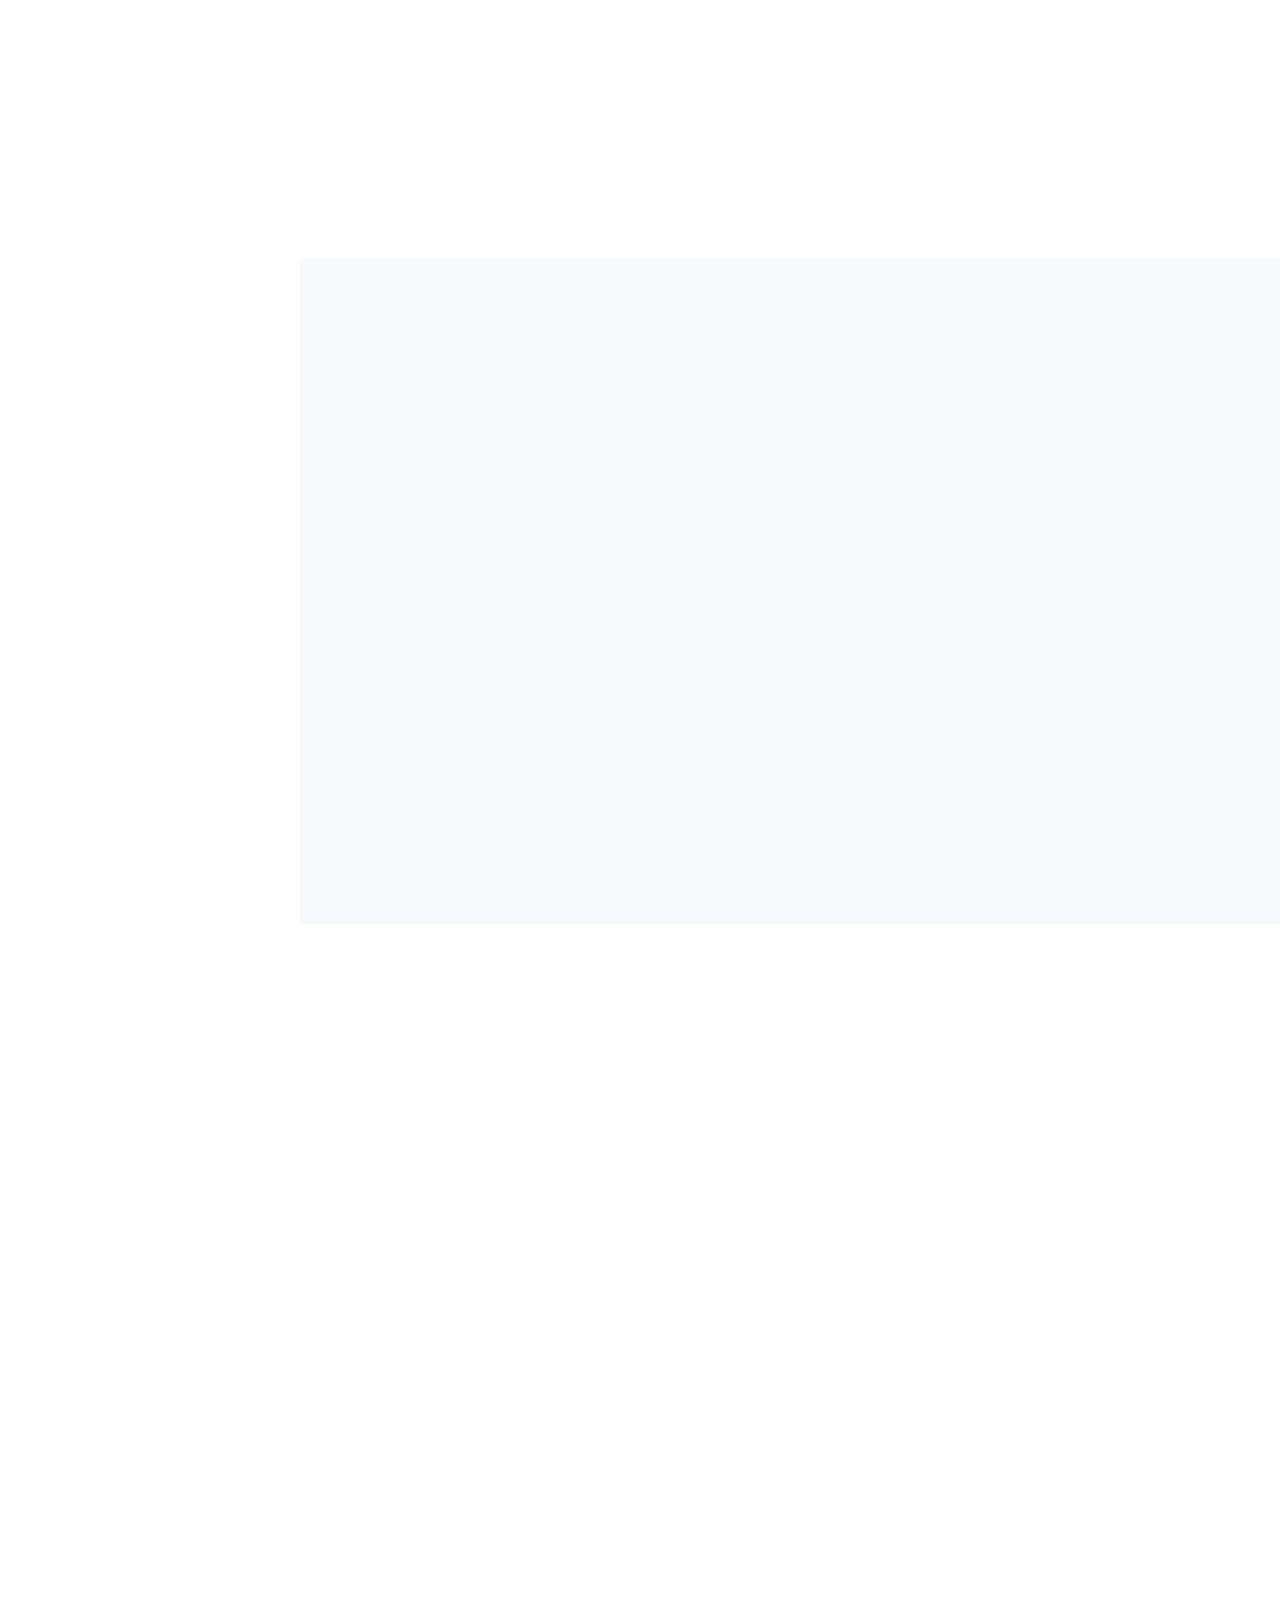
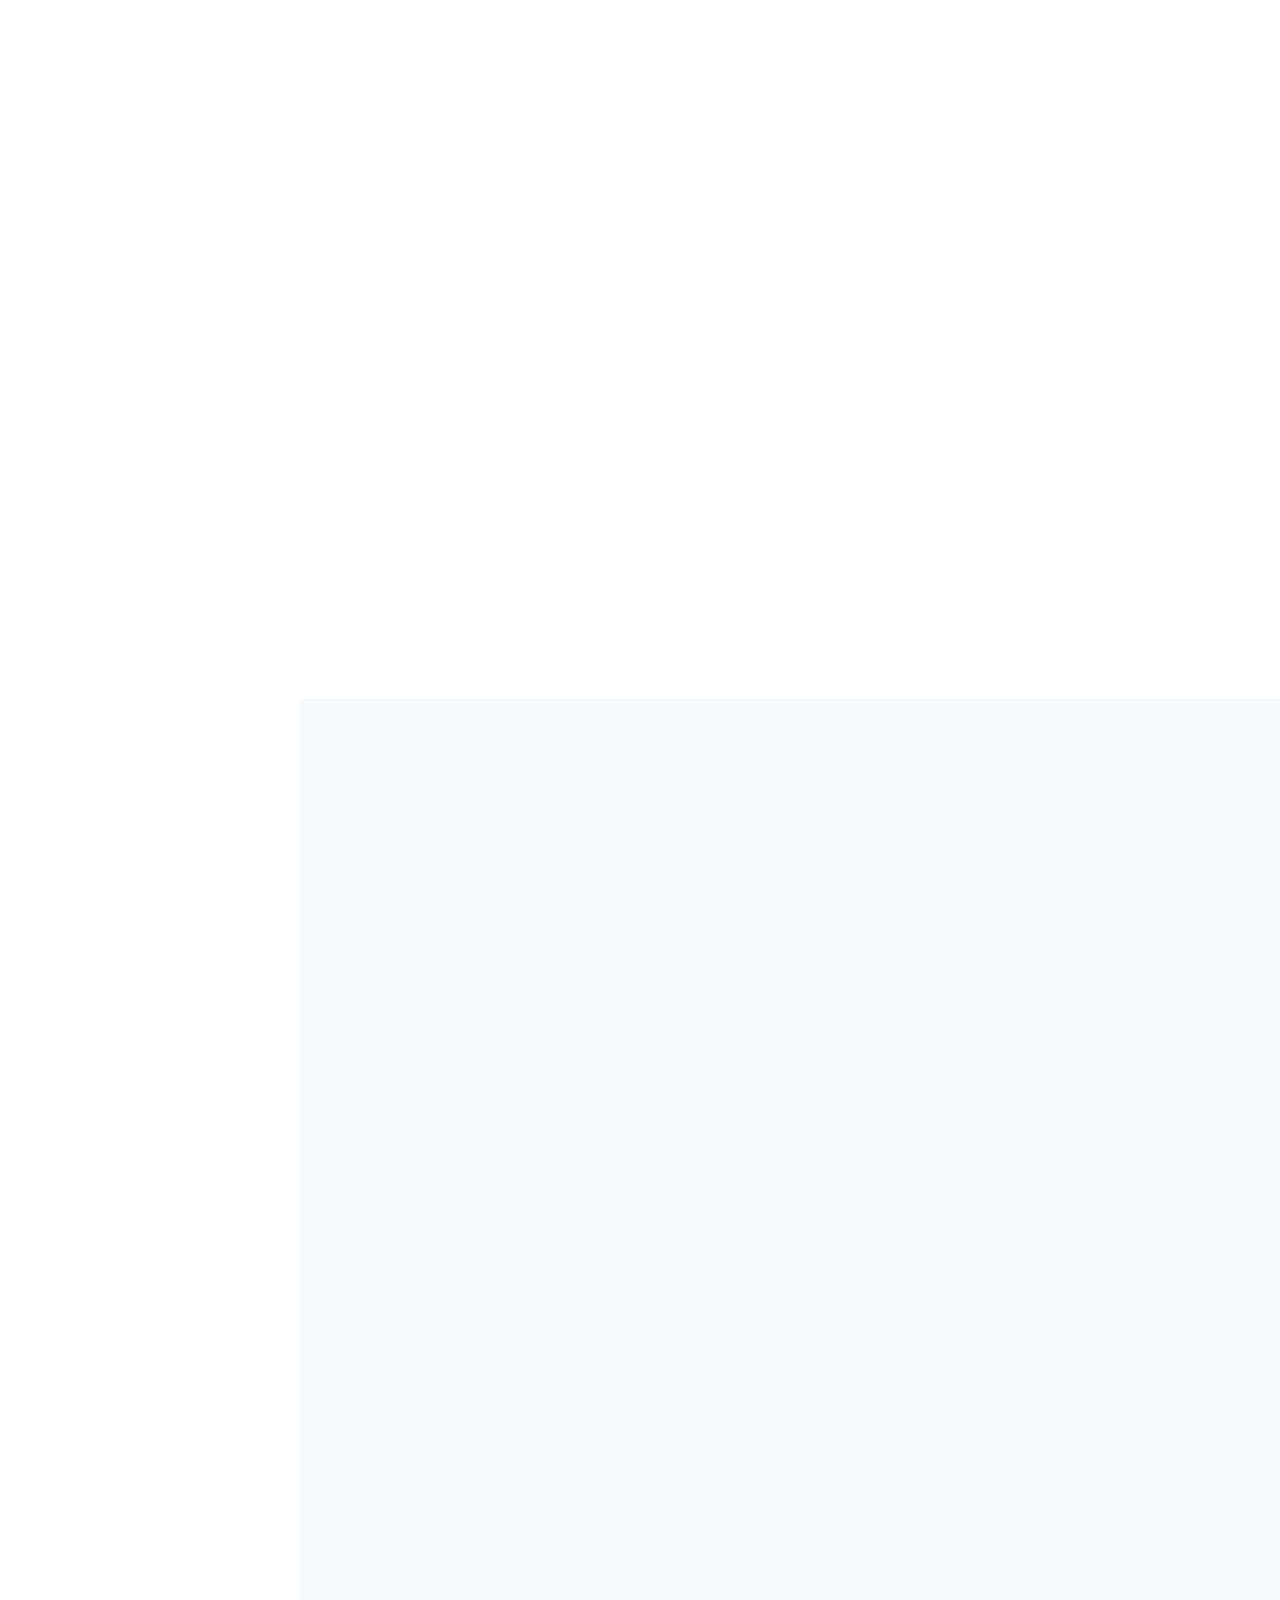
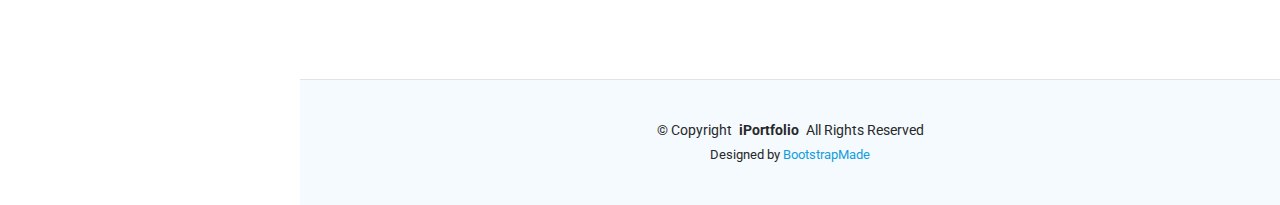
==== commit 126f86e2: "more skills" ====
--- a/iPortfolio/index.html
+++ b/iPortfolio/index.html
@@ -196,73 +196,97 @@
 </section><!-- /Stats Section -->
 
 
-    <!-- Skills Section -->
-    <section id="skills" class="skills section light-background">
-
-      <!-- Section Title -->
-      <div class="container section-title" data-aos="fade-up">
-        <h2>Skills</h2>
-        <p>These are some of my skills!</p>
-      </div><!-- End Section Title -->
-
-     
-      <div class="container" data-aos="fade-up" data-aos-delay="100">
-
-        <div class="row skills-content skills-animation">
-
-          <div class="col-lg-6">
-
-            <div class="progress">
-              <span class="skill"><span>Java</span> <i class="val">100%</i></span>
-              <div class="progress-bar-wrap">
-                <div class="progress-bar" role="progressbar" aria-valuenow="100" aria-valuemin="0" aria-valuemax="100"></div>
-              </div>
-            </div><!-- End Skills Item -->
-
-            <div class="progress">
-              <span class="skill"><span>C</span> <i class="val">100%</i></span>
-              <div class="progress-bar-wrap">
-                <div class="progress-bar" role="progressbar" aria-valuenow="100" aria-valuemin="0" aria-valuemax="100"></div>
-              </div>
-            </div><!-- End Skills Item -->
-
-            <div class="progress">
-              <span class="skill"><span>Python</span> <i class="val">90%</i></span>
-              <div class="progress-bar-wrap">
-                <div class="progress-bar" role="progressbar" aria-valuenow="90" aria-valuemin="0" aria-valuemax="100"></div>
-              </div>
-            </div><!-- End Skills Item -->
-
-          </div>
-
-          <div class="col-lg-6">
-
-            <div class="progress">
-              <span class="skill"><span>HTML</span> <i class="val">90%</i></span>
-              <div class="progress-bar-wrap">
-                <div class="progress-bar" role="progressbar" aria-valuenow="90" aria-valuemin="0" aria-valuemax="100"></div>
-              </div>
-            </div><!-- End Skills Item -->
-
-            <div class="progress">
-              <span class="skill"><span>CSS</span> <i class="val">90%</i></span>
-              <div class="progress-bar-wrap">
-                <div class="progress-bar" role="progressbar" aria-valuenow="90" aria-valuemin="0" aria-valuemax="100"></div>
-              </div>
-            </div><!-- End Skills Item -->
-
-            <div class="progress">
-              <span class="skill"><span>JavaScript</span> <i class="val">90%</i></span>
-              <div class="progress-bar-wrap">
-                <div class="progress-bar" role="progressbar" aria-valuenow="90" aria-valuemin="0" aria-valuemax="100"></div>
-              </div>
-            </div><!-- End Skills Item -->
-            <P>Other skills: Azure, Node.js, Latex, React, Firebase, Angular, Selenium, NumPy, Latex</P>
-          </div>
-
-        </div>
-
-      </div>
+ <!-- Skills Section -->
+<section id="skills" class="skills section light-background">
+  <!-- Section Title -->
+  <div class="container section-title" data-aos="fade-up">
+    <h2>Skills</h2>
+    <p>Throughout my career, I have gained significant experience and skills in various areas of this field.</p>
+  </div><!-- End Section Title -->
+
+  <div class="container" data-aos="fade-up" data-aos-delay="100">
+    <div class="row skills-content">
+      <div class="col-lg-4">
+        <h3>Languages</h3>
+        <div class="progress">
+          <span class="skill"><span>JavaScript</span> <i class="val">100%</i></span>
+          <div class="progress-bar-wrap">
+            <div class="progress-bar" role="progressbar" style="width: 100%;" aria-valuenow="100" aria-valuemin="0" aria-valuemax="100"></div>
+          </div>
+        </div>
+        <div class="progress">
+          <span class="skill"><span>Python</span> <i class="val">95%</i></span>
+          <div class="progress-bar-wrap">
+            <div class="progress-bar" role="progressbar" style="width: 95%;" aria-valuenow="95" aria-valuemin="0" aria-valuemax="100"></div>
+          </div>
+        </div>
+        <div class="progress">
+          <span class="skill"><span>C</span> <i class="val">90%</i></span>
+          <div class="progress-bar-wrap">
+            <div class="progress-bar" role="progressbar" style="width: 90%;" aria-valuenow="90" aria-valuemin="0" aria-valuemax="100"></div>
+          </div>
+        </div>
+      </div>
+
+      <div class="col-lg-4">
+        <h3>Frameworks</h3>
+        <div class="progress">
+          <span class="skill"><span>React</span> <i class="val">100%</i></span>
+          <div class="progress-bar-wrap">
+            <div class="progress-bar" role="progressbar" style="width: 100%;" aria-valuenow="100" aria-valuemin="0" aria-valuemax="100"></div>
+          </div>
+        </div>
+        <div class="progress">
+          <span class="skill"><span>NextJs</span> <i class="val">90%</i></span>
+          <div class="progress-bar-wrap">
+            <div class="progress-bar" role="progressbar" style="width: 90%;" aria-valuenow="90" aria-valuemin="0" aria-valuemax="100"></div>
+          </div>
+        </div>
+        <div class="progress">
+          <span class="skill"><span>Flask</span> <i class="val">85%</i></span>
+          <div class="progress-bar-wrap">
+            <div class="progress-bar" role="progressbar" style="width: 85%;" aria-valuenow="85" aria-valuemin="0" aria-valuemax="100"></div>
+          </div>
+        </div>
+      </div>
+
+      <div class="col-lg-4">
+        <h3>Databases</h3>
+        <div class="progress">
+          <span class="skill"><span>Firebase</span> <i class="val">100%</i></span>
+          <div class="progress-bar-wrap">
+            <div class="progress-bar" role="progressbar" style="width: 100%;" aria-valuenow="100" aria-valuemin="0" aria-valuemax="100"></div>
+          </div>
+        </div>
+        <div class="progress">
+          <span class="skill"><span>Redis</span> <i class="val">90%</i></span>
+          <div class="progress-bar-wrap">
+            <div class="progress-bar" role="progressbar" style="width: 90%;" aria-valuenow="90" aria-valuemin="0" aria-valuemax="100"></div>
+          </div>
+        </div>
+        <h3>Libraries</h3>
+        <div class="progress">
+          <span class="skill"><span>Material UI</span> <i class="val">100%</i></span>
+          <div class="progress-bar-wrap">
+            <div class="progress-bar" role="progressbar" style="width: 100%;" aria-valuenow="100" aria-valuemin="0" aria-valuemax="100"></div>
+          </div>
+        </div>
+        <div class="progress">
+          <span class="skill"><span>TensorFlow</span> <i class="val">90%</i></span>
+          <div class="progress-bar-wrap">
+            <div class="progress-bar" role="progressbar" style="width: 90%;" aria-valuenow="90" aria-valuemin="0" aria-valuemax="100"></div>
+          </div>
+        </div>
+        <div class="progress">
+          <span class="skill"><span>NumPy, Pandas</span> <i class="val">90%</i></span>
+          <div class="progress-bar-wrap">
+            <div class="progress-bar" role="progressbar" style="width: 90%;" aria-valuenow="90" aria-valuemin="0" aria-valuemax="100"></div>
+          </div>
+        </div>
+      </div>
+    </div>
+  </div>
+</section>
 
 
     </section><!-- /Skills Section -->
--- a/iPortfolio/assets/css/main.css
+++ b/iPortfolio/assets/css/main.css
@@ -688,13 +688,13 @@
 /*--------------------------------------------------------------
 # Skills Section
 --------------------------------------------------------------*/
-.skills .progress {
+ .progress {
   height: 60px;
   display: block;
   background: none;
   border-radius: 0;
 }
-
+.skills
 .skills .progress .skill {
   color: var(--heading-color);
   padding: 0;
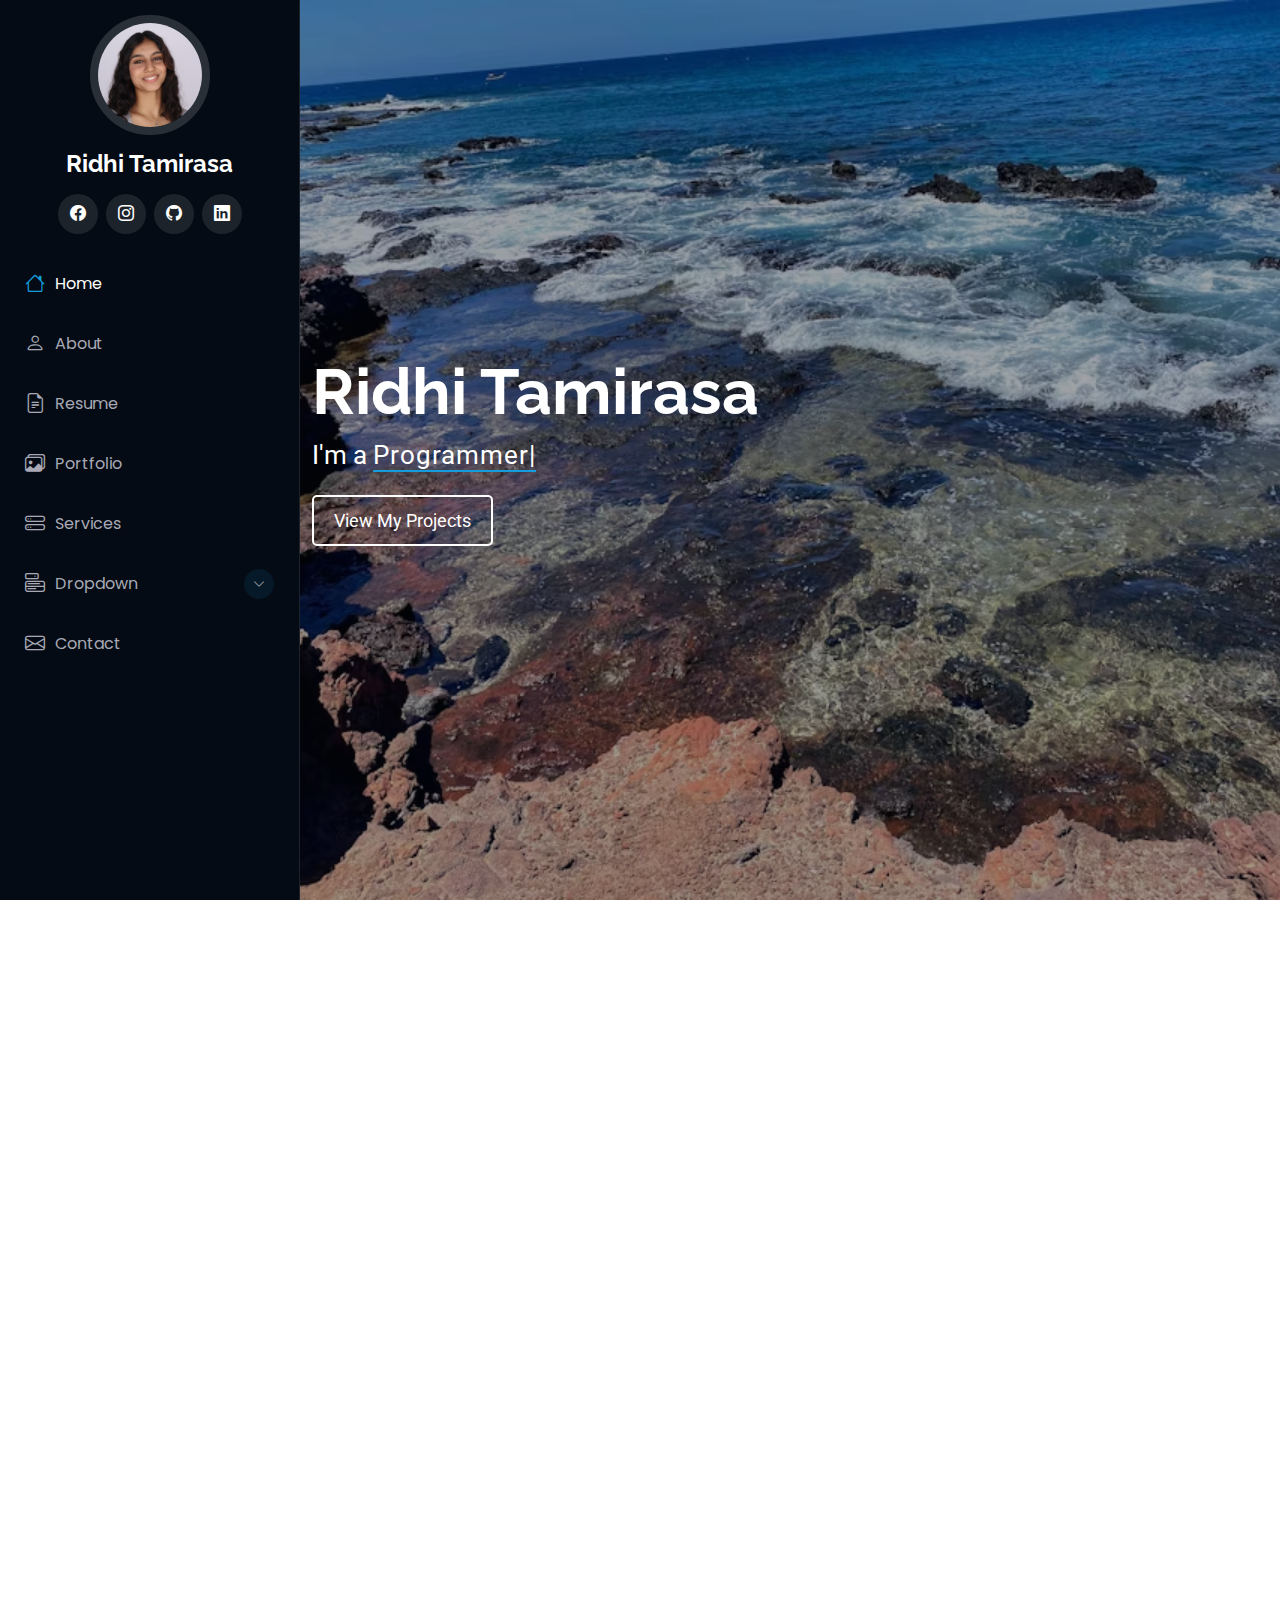
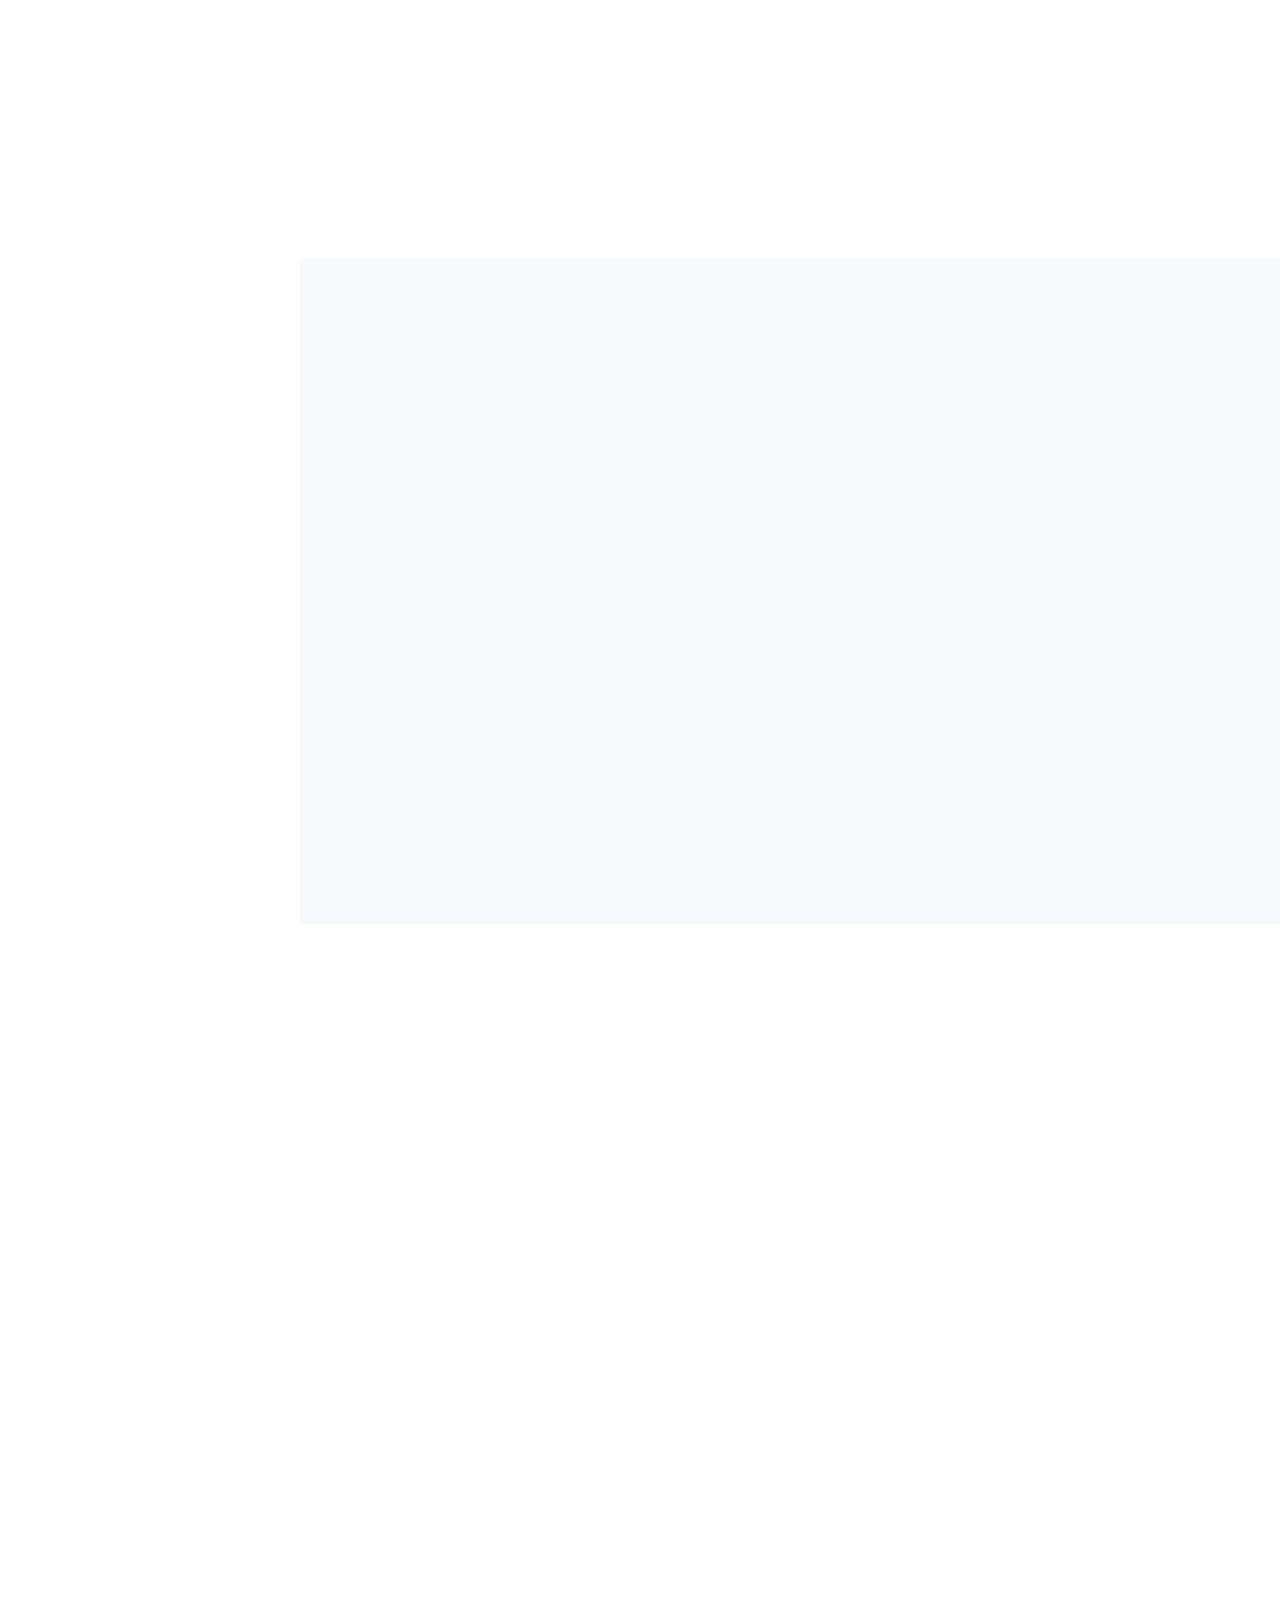
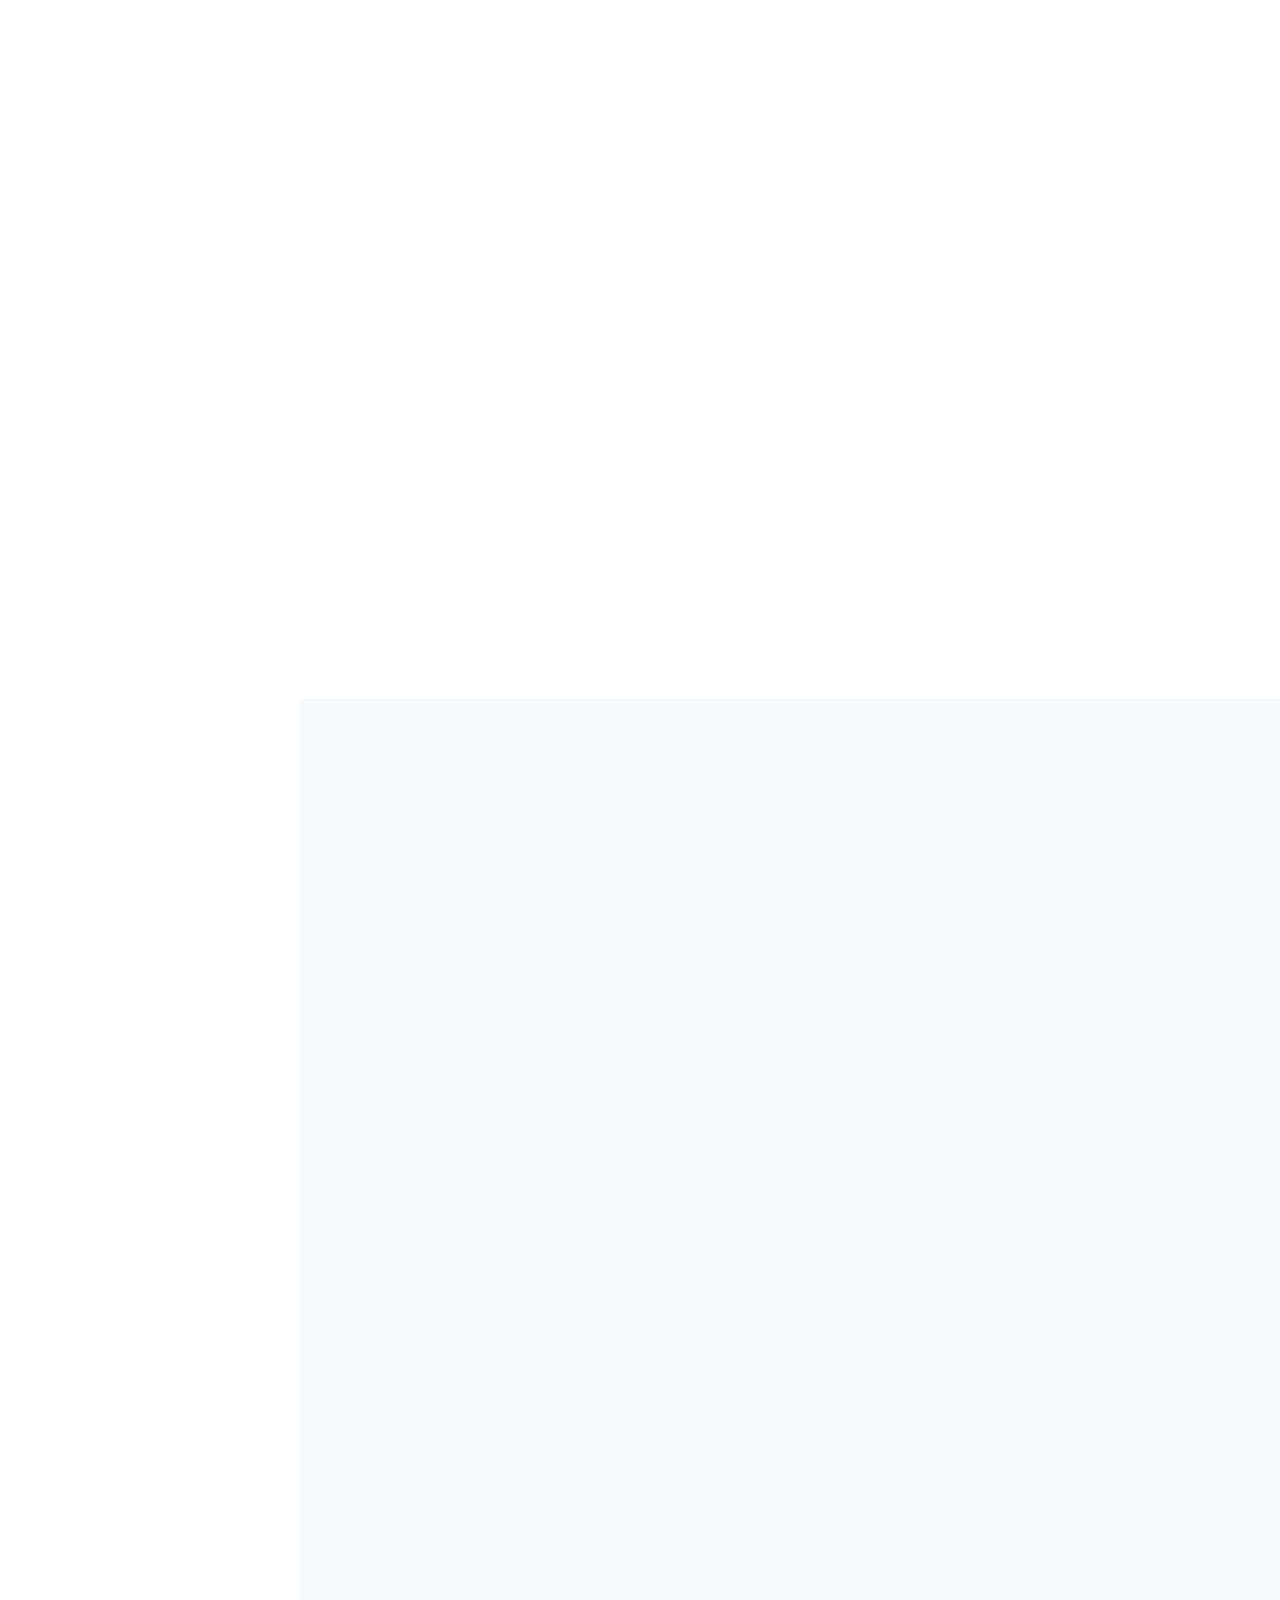
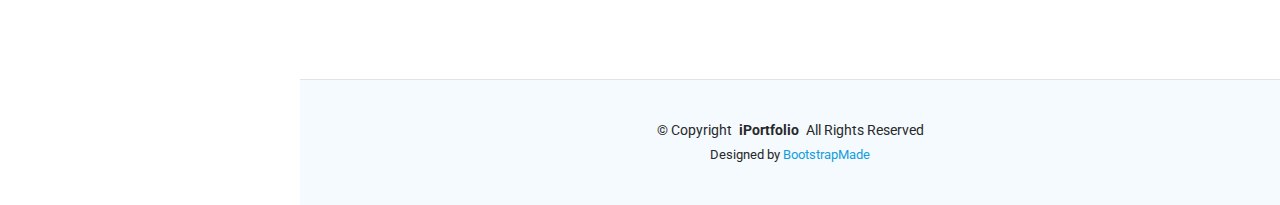
==== commit d365864c: "button to projects" ====
--- a/iPortfolio/index.html
+++ b/iPortfolio/index.html
@@ -90,18 +90,38 @@
   </header>
 
   <main class="main">
-
-    <!-- Hero Section -->
     <section id="hero" class="hero section dark-background">
-
       <img src="assets/img/backg.avif" alt="" data-aos="fade-in" class="">
-
+    
       <div class="container" data-aos="fade-up" data-aos-delay="100">
         <h2>Ridhi Tamirasa</h2>
         <p>I'm a <span class="typed" data-typed-items="Programmer, Developer, Freelancer, Learner ">Programmer</span><span class="typed-cursor typed-cursor--blink" aria-hidden="true"></span><span class="typed-cursor typed-cursor--blink" aria-hidden="true"></span></p>
-      </div>
-
-    </section><!-- /Hero Section -->
+        <!-- Add the button here -->
+        <a href="#portfolio" class="btn btn-transparent">View My Projects</a>
+      </div>
+    </section>
+    <style>
+      .btn-transparent {
+        margin-top: 20px;
+        padding: 10px 20px;
+        font-size: 18px;
+        background-color: transparent;
+        border: 2px solid white;
+        color: white;
+        border-radius: 5px;
+        text-align: center;
+        display: inline-block;
+        transition: background-color 0.3s, color 0.3s;
+      }
+    
+      .btn-transparent:hover {
+        background-color: white;
+        color: #007bff;
+        text-decoration: none;
+      }
+    </style>
+    
+
 
     <!-- About Section -->
     <section id="about" class="about section">
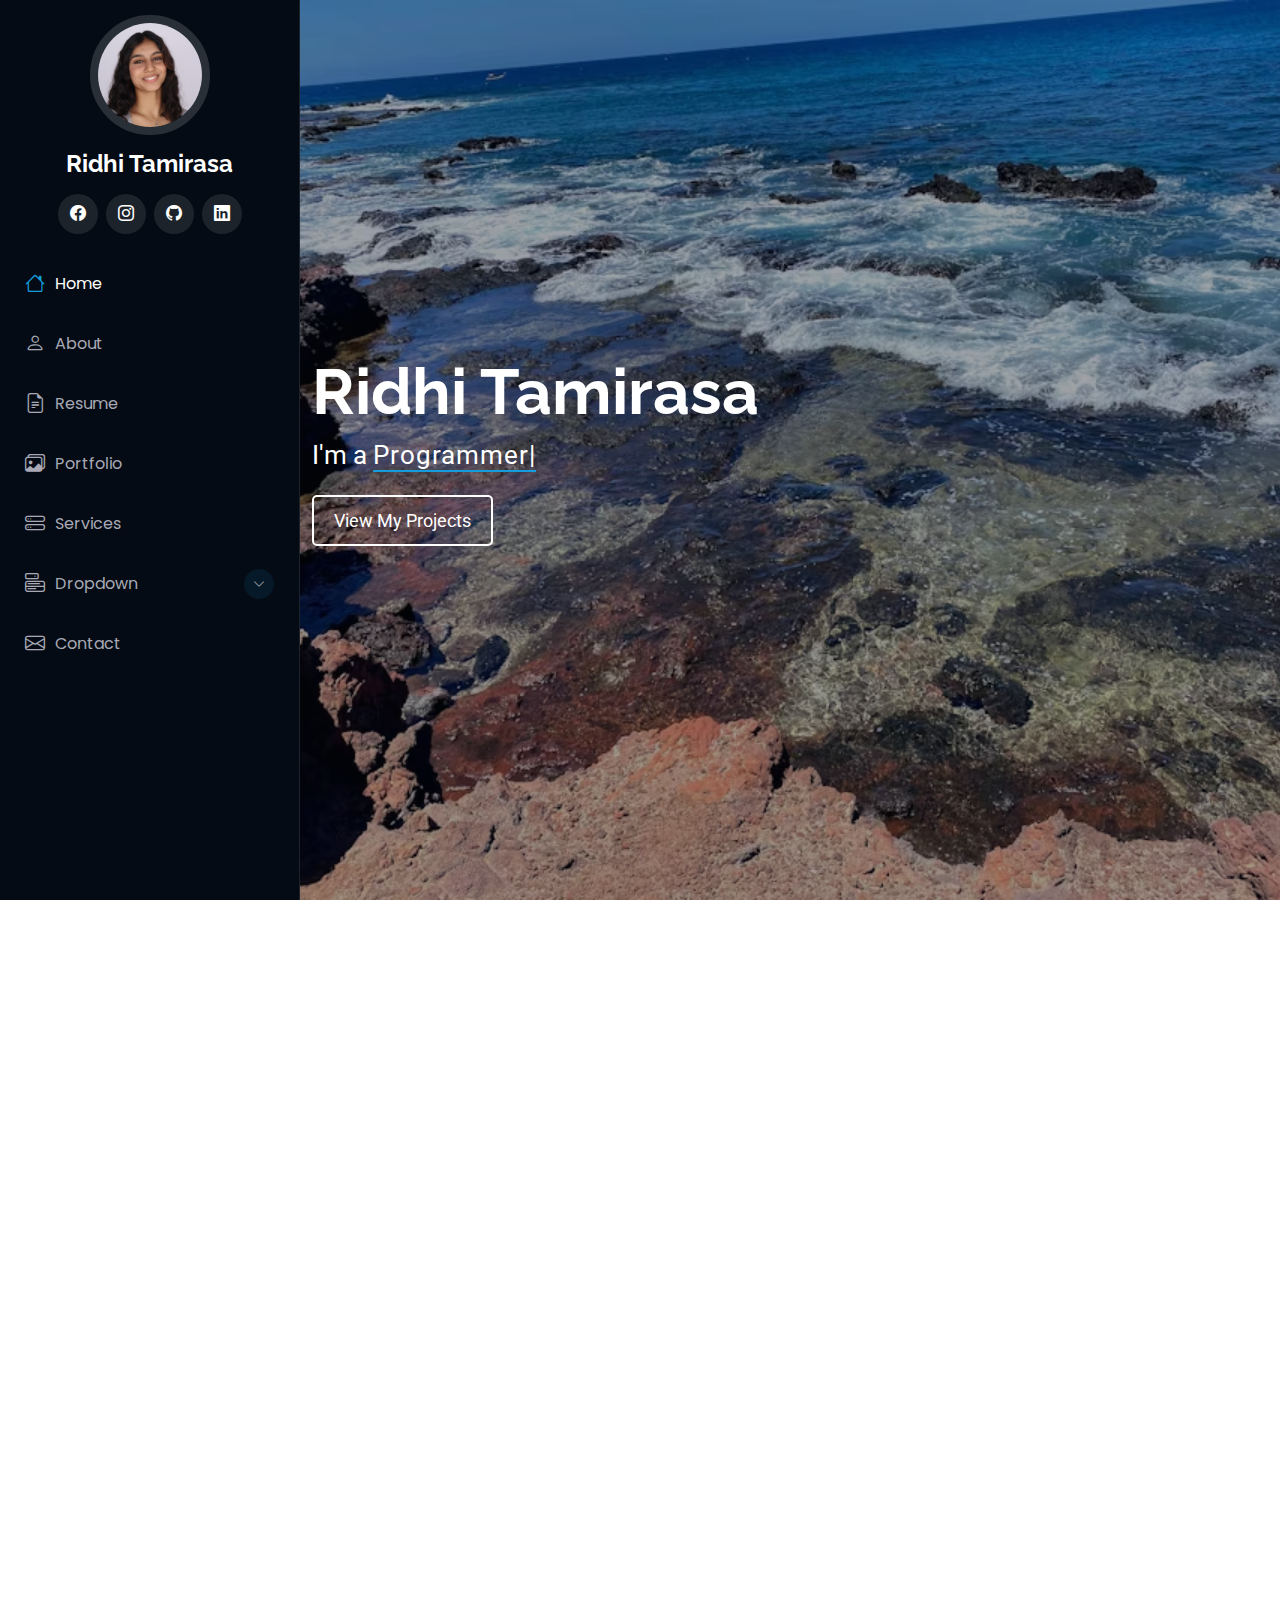
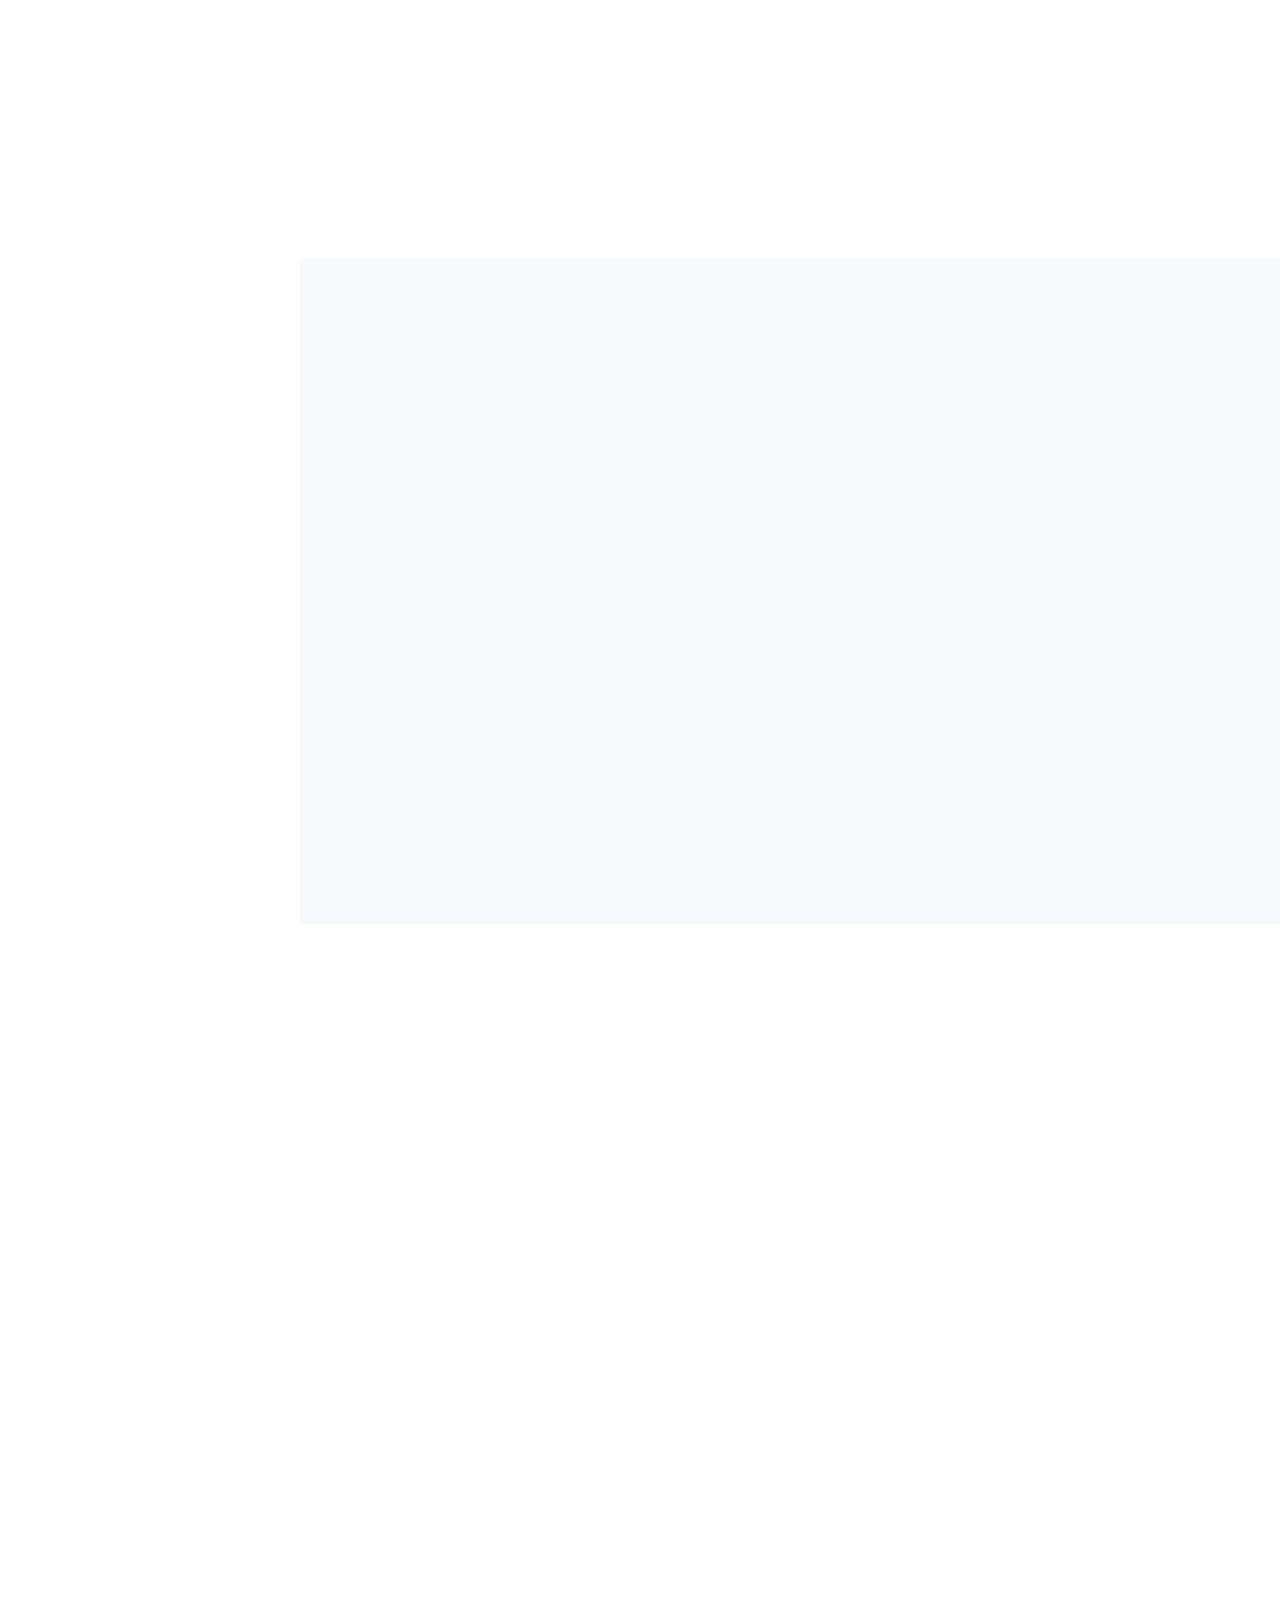
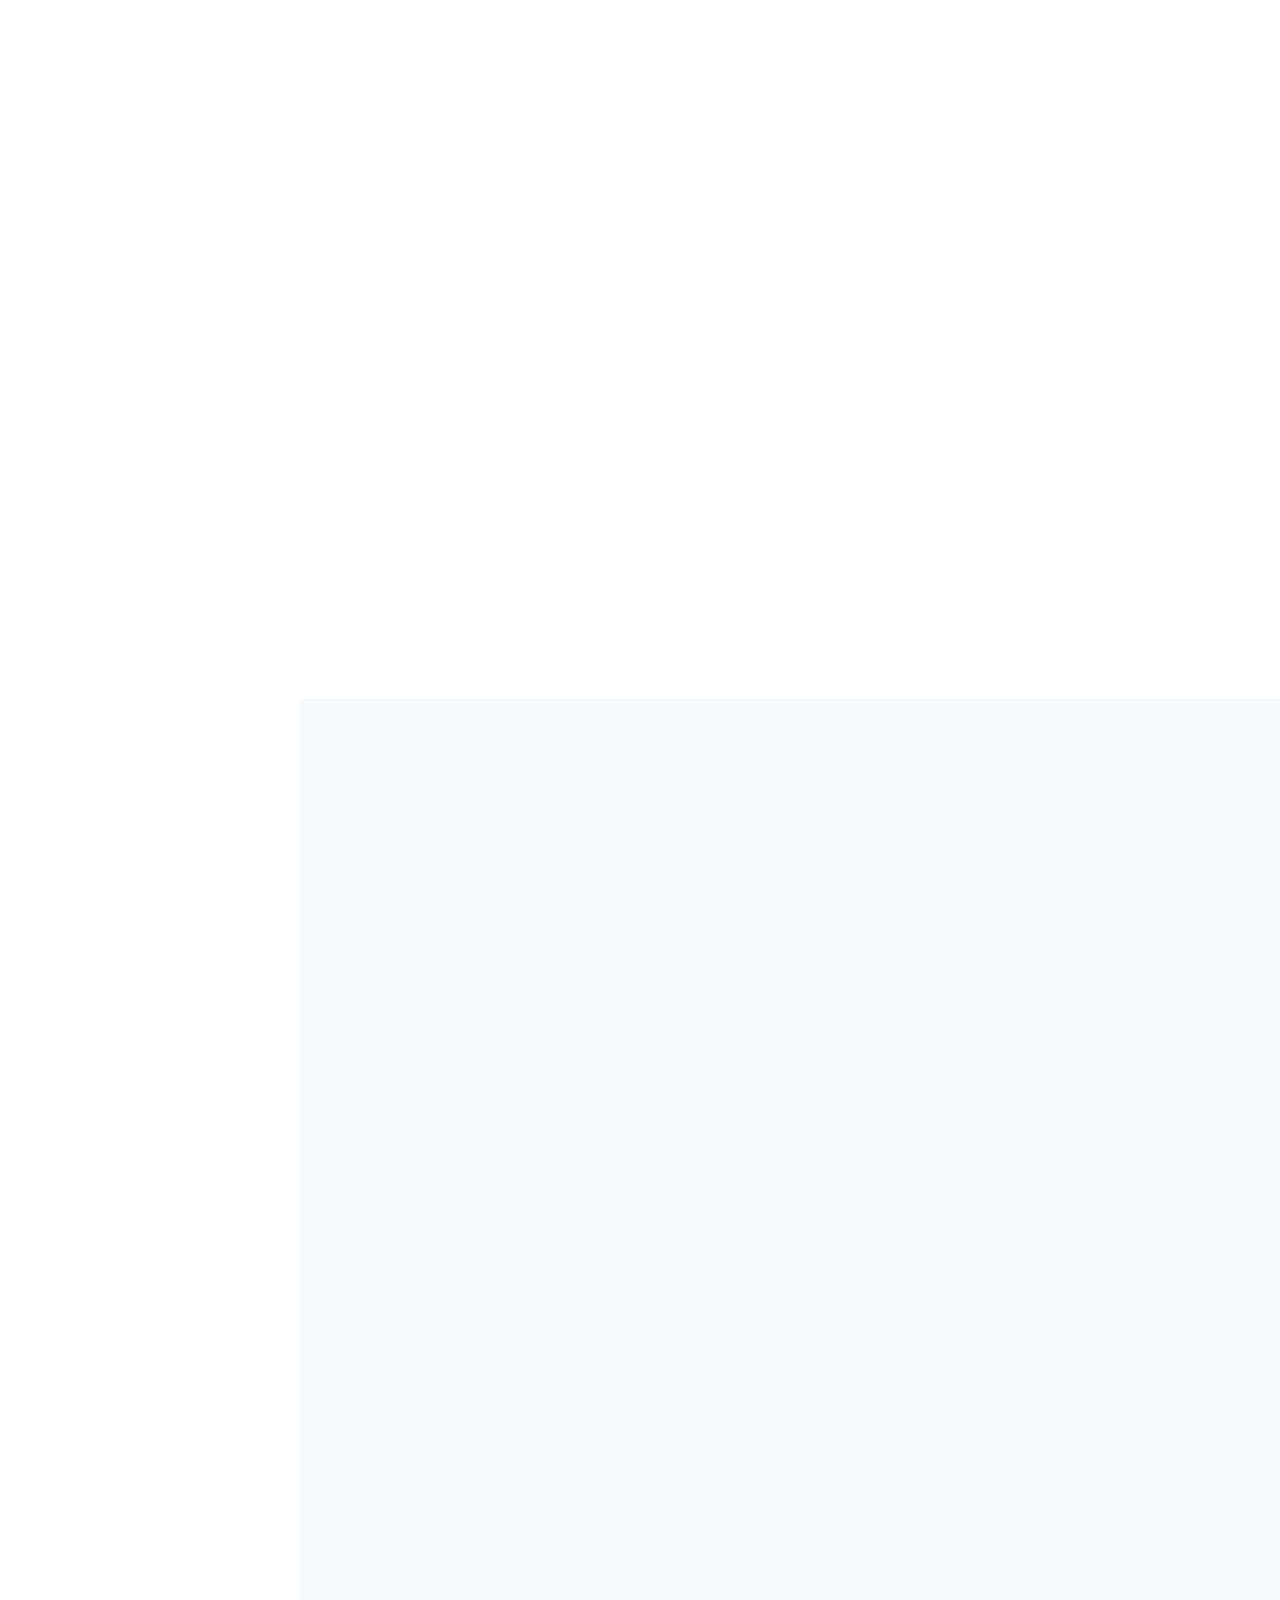
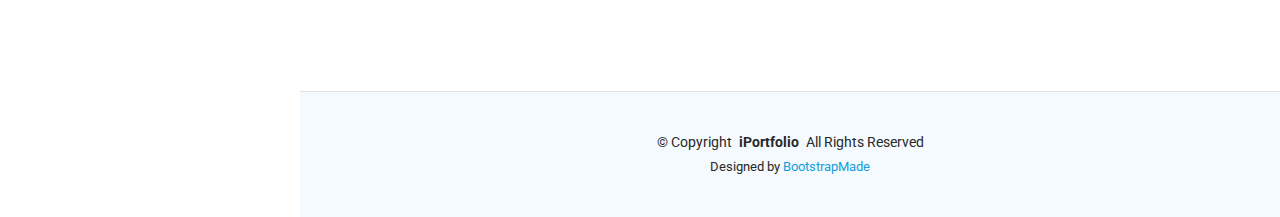
==== commit a1b0b7ad: "fixing formats" ====
--- a/iPortfolio/index.html
+++ b/iPortfolio/index.html
@@ -408,117 +408,127 @@
       </div><!-- End Section Title -->
 
       <div class="container">
-
         <div class="isotope-layout" data-default-filter="*" data-layout="masonry" data-sort="original-order">
-
           <ul class="portfolio-filters isotope-filters" data-aos="fade-up" data-aos-delay="100">
             <li data-filter="*" class="filter-active">All</li>
-            <li data-filter=".filter-Current">Current </li>
+            <li data-filter=".filter-Current">Current</li>
             <li data-filter=".filter-personal">Personal</li>
             <li data-filter=".filter-curriculum">Curriculum</li>
             <li data-filter=".filter-older">Older</li>
             <li data-filter=".filter-other">Other</li>
-          </ul><!-- End Portfolio Filters -->
-
+          </ul>
           <div class="row gy-4 isotope-container" data-aos="fade-up" data-aos-delay="200">
-
             <div class="col-lg-4 col-md-6 portfolio-item isotope-item filter-Current">
               <div class="portfolio-content h-100">
-                <img src="assets/img/portfolio/stethescope.avif" class="img-fluid" alt="">
-                <div class="portfolio-info">
-                  <h4>Product 1</h4>
-                  <p>CDC Project</p>
-                  <a href="assets/img/portfolio/stethescope.avif" title="Product 1" data-gallery="portfolio-gallery-product" class="glightbox preview-link"><i class="bi bi-zoom-in"></i></a>
-                  <a href="cdc-details.html" title="More Details" class="details-link"><i class="bi bi-link-45deg"></i></a>
+                <a href="cdc-details.html">
+                  <img src="assets/img/portfolio/stethescope.avif" class="img-fluid" alt="">
+                  <div class="portfolio-info">
+                    
+                    <h4>CNN and Web Scraping</h4>
+                    <p>CDC Project</p>
+                  </div>
+                 
+                </a>
+              </div>
+            </div>
+            <div class="row gy-4 isotope-container" data-aos="fade-up" data-aos-delay="200">
+              <div class="col-lg-4 col-md-6 portfolio-item isotope-item filter-Current">
+                <div class="portfolio-content h-100">
+                  <a href="first-firebase.html">
+                    <img src="assets/img/portfolio/pantry.avif" class="img-fluid" alt="">
+                    <div class="portfolio-info">
+                      
+                      <h4>CRUD Operations, Firebase</h4>
+                      <p>Inventory management</p>
+                    </div>
+                   
+                  </a>
                 </div>
               </div>
-            </div><!-- End Portfolio Item -->
-
+            
+            <div class="col-lg-4 col-md-6 portfolio-item isotope-item filter-curriculum">
+              <div class="portfolio-content h-100">
+                <a href="shell-compiler.html">
+                  <img src="assets/img/portfolio/ca.avif" class="img-fluid" alt="">
+                  <div class="portfolio-info">
+                    <h4>Curriculum</h4>
+                    <p>CS 250-252 Shell and Compiler Work</p>
+                  </div>
+                </a>
+              </div>
+            </div>
+            <div class="col-lg-4 col-md-6 portfolio-item isotope-item filter-Current">
+              <div class="portfolio-content h-100">
+                <a href="quicksight-details.html">
+                  <img src="assets/img/portfolio/BrandAssets_Logos_02-NSymbol.jpg" class="img-fluid" alt="">
+                  <div class="portfolio-info">
+                    <h4>Cloud Computing</h4>
+                    <p>AWS Netflix Project</p>
+                  </div>
+                </a>
+              </div>
+            </div>
             <div class="col-lg-4 col-md-6 portfolio-item isotope-item filter-older">
               <div class="portfolio-content h-100">
-                <img src="assets/img/portfolio/ied.jpg" class="img-fluid" alt="">
-                <div class="portfolio-info">
-                  <h4>Product 1</h4>
-                  <p>Introductory Engineering Projects/p>
-                  <a href="assets/img/portfolio/ied.jpg" title="Product 1" data-gallery="portfolio-gallery-product" class="glightbox preview-link"><i class="bi bi-zoom-in"></i></a>
-                  <a href="introengdes.html" title="More Details" class="details-link"><i class="bi bi-link-45deg"></i></a>
-                </div>
-              </div>
-            </div><!-- End Portfolio Item -->
-
+                <a href="csadetails.html">
+                  <img src="assets/img/portfolio/csa.avif" class="img-fluid" alt="">
+                  <div class="portfolio-info">
+                    <h4> Java Curriculum</h4>
+                    <p>AP CSA Project Work</p>
+                  </div>
+                </a>
+              </div>
+            </div>
             <div class="col-lg-4 col-md-6 portfolio-item isotope-item filter-older">
               <div class="portfolio-content h-100">
-                <img src="assets/img/portfolio/csa.avif" class="img-fluid" alt="">
-                <div class="portfolio-info">
-                  <h4>Branding 1</h4>
-                  <p>AP CSA Project Work</p>
-                  <a href="assets/img/portfolio/csa.avif" title="Branding 1" data-gallery="portfolio-gallery-branding" class="glightbox preview-link"><i class="bi bi-zoom-in"></i></a>
-                  <a href="csadetails.html" title="More Details" class="details-link"><i class="bi bi-link-45deg"></i></a>
-                </div>
-              </div>
-            </div><!-- End Portfolio Item -->
-
+                <a href="de-details.html">
+                  <img src="assets/img/portfolio/de.avif" class="img-fluid" alt="">
+                  <div class="portfolio-info">
+                    <h4>Curriculum</h4>
+                    <p>Digital Electronics Work</p>
+                  </div>
+                </a>
+              </div>
+            </div>
+            <div class="col-lg-4 col-md-6 portfolio-item isotope-item filter-other">
+              <div class="portfolio-content h-100">
+                <a href="RIT.html">
+                  <img src="assets/img/portfolio/neuron.png" class="img-fluid" alt="">
+                  <div class="portfolio-info">
+                    <h4>Biomedical Sciences</h4>
+                    <p>Rosetta Institute of Technology</p>
+                  </div>
+                </a>
+              </div>
+            </div>
+            <div class="col-lg-4 col-md-6 portfolio-item isotope-item filter-curriculum">
+              <div class="portfolio-content h-100">
+                <a href="shopping.html">
+                  <img src="assets/img/portfolio/shopping market.avif" class="img-fluid" alt="">
+                  <div class="portfolio-info">
+                    <h4>Java Project</h4>
+                    <p>CS 180 Shopping Market Project</p>
+                  </div>
+                </a>
+              </div>
+            </div>
             <div class="col-lg-4 col-md-6 portfolio-item isotope-item filter-older">
               <div class="portfolio-content h-100">
-                <img src="assets/img/portfolio/de.avif" class="img-fluid" alt="">
-                <div class="portfolio-info">
-                  <h4>Books 1</h4>
-                  <p>Digital Electronics Work</p>
-                  <a href="assets/img/portfolio/de.avif" title="Branding 1" data-gallery="portfolio-gallery-book" class="glightbox preview-link"><i class="bi bi-zoom-in"></i></a>
-                  <a href="de-details.html" title="More Details" class="details-link"><i class="bi bi-link-45deg"></i></a>
-                </div>
-              </div>
-            </div><!-- End Portfolio Item -->
-
-            <div class="col-lg-4 col-md-6 portfolio-item isotope-item filter-other">
-              <div class="portfolio-content h-100">
-                <img src="assets/img/portfolio/neuron.png" class="img-fluid" alt="">
-                <div class="portfolio-info">
-                  <h4>App 2</h4>
-                  <p>Rosetta Institute of Technology </p>
-                  <a href="assets/img/portfolio/neuron.png" title="App 2" data-gallery="portfolio-gallery-app" class="glightbox preview-link"><i class="bi bi-zoom-in"></i></a>
-                  <a href="RIT.html" title="More Details" class="details-link"><i class="bi bi-link-45deg"></i></a>
-                </div>
-              </div>
-            </div><!-- End Portfolio Item -->
-
-            <div class="col-lg-4 col-md-6 portfolio-item isotope-item filter-curriculum">
-              <div class="portfolio-content h-100">
-                <img src="assets/img/portfolio/shopping market.avif" class="img-fluid" alt="">
-                <div class="portfolio-info">
-                  <h4>Product 2</h4>
-                  <p>CS 180 Shopping Market Project</p>
-                  <a href="assets/img/portfolio/shopping market.avif" title="Product 2" data-gallery="portfolio-gallery-product" class="glightbox preview-link"><i class="bi bi-zoom-in"></i></a>
-                  <a href="shopping.html" title="More Details" class="details-link"><i class="bi bi-link-45deg"></i></a>
-                </div>
-              </div>
-            </div><!-- End Portfolio Item -->
-
-            <div class="col-lg-4 col-md-6 portfolio-item isotope-item filter-curriculum">
-              <div class="portfolio-content h-100">
-                <img src="assets/img/portfolio/ca.avif" class="img-fluid" alt="">
-                <div class="portfolio-info">
-                  <h4>Curriculum</h4>
-                  <p>CS 250-252 Shell and Compiler Work</p>
-                  <a href="assets/img/portfolio/ca.avif" title="Branding 2" data-gallery="portfolio-gallery-branding" class="glightbox preview-link"><i class="bi bi-zoom-in"></i></a>
-                  <a href="shell-compiler.html" title="More Details" class="details-link"><i class="bi bi-link-45deg"></i></a>
-                </div>
-              </div>
-            </div><!-- End Portfolio Item -->
+                <a href="introengdes.html">
+                  <img src="assets/img/portfolio/ied.jpg" class="img-fluid" alt="">
+                  <div class="portfolio-info">
+                    <h4>AutoCAD Project</h4>
+                    <p>Introductory Engineering Projects</p>
+                  </div>
+                </a>
+              </div>
+            </div>
+          </div>
+        </div>
+      </div>
+      
+
             
-            <div class="col-lg-4 col-md-6 portfolio-item isotope-item filter-Current">
-              <div class="portfolio-content h-100">
-                <img src="assets/img/portfolio/BrandAssets_Logos_02-NSymbol.jpg" class="img-fluid" alt="">
-                <div class="portfolio-info">
-                  <h4>Product 1</h4>
-                  <p>AWS Netflix Project</p>
-                  <a href="assets/img/portfolio/p2.png" title="Product 1" data-gallery="portfolio-gallery-product" class="glightbox preview-link"><i class="bi bi-zoom-in"></i></a>
-                  <a href="quicksight-details.html" title="More Details" class="details-link"><i class="bi bi-link-45deg"></i></a>
-                </div>
-              </div>
-            </div><!-- End Portfolio Item -->
-
-            
 
           </div><!-- End Portfolio Container -->
 
@@ -526,7 +536,13 @@
 
       </div>
 
+
     </section><!-- /Portfolio Section -->
+
+
+
+ 
+    
 
     <!-- Services Section -->
     <section id="services" class="services section">
--- a/iPortfolio/assets/css/main.css
+++ b/iPortfolio/assets/css/main.css
@@ -893,6 +893,73 @@
 .portfolio .portfolio-content:hover img {
   transform: scale(1.1);
 }
+.portfolio .card {
+  display: flex;
+  border: 1px solid #ddd;
+  border-radius: 8px;
+  box-shadow: 0 2px 4px rgba(0, 0, 0, 0.1);
+  transition: transform 0.3s;
+}
+
+.portfolio .card:hover {
+  transform: translateY(-5px);
+}
+
+.portfolio .card-title {
+  font-size: 1.5rem;
+  margin-bottom: 0.75rem;
+}
+
+.portfolio .card-text {
+  font-size: 1rem;
+  margin-bottom: 1.25rem;
+}
+
+.portfolio .card-link {
+  color: #007bff;
+  text-decoration: none;
+}
+
+.portfolio .card-link:hover {
+  text-decoration: underline;
+}
+
+.portfolio .card-img-right {
+  border-top-right-radius: 8px;
+  border-bottom-right-radius: 8px;
+  max-height: 100%;
+  max-width: 200px;
+  object-fit: cover;
+}
+
+.card-body {
+  flex: 1;
+}
+
+.card-img-right {
+  flex: 0 0 200px;
+}
+.skills-tools {
+  display: flex;
+  flex-wrap: wrap;
+  gap: 10px;
+  margin-top: 10px;
+}
+
+.tool-bubble {
+  background-color: #87cefa; /* Light blue color */
+  color: white; /* Darker text color for contrast */
+  padding: 5px 10px;
+  border-radius: 20px;
+  font-size: 0.9rem;
+  font-weight: 500;
+}
+
+.tool-bubble:hover {
+  background-color:  #87cefa;
+}
+
+
 
 /*--------------------------------------------------------------
 # Services Section
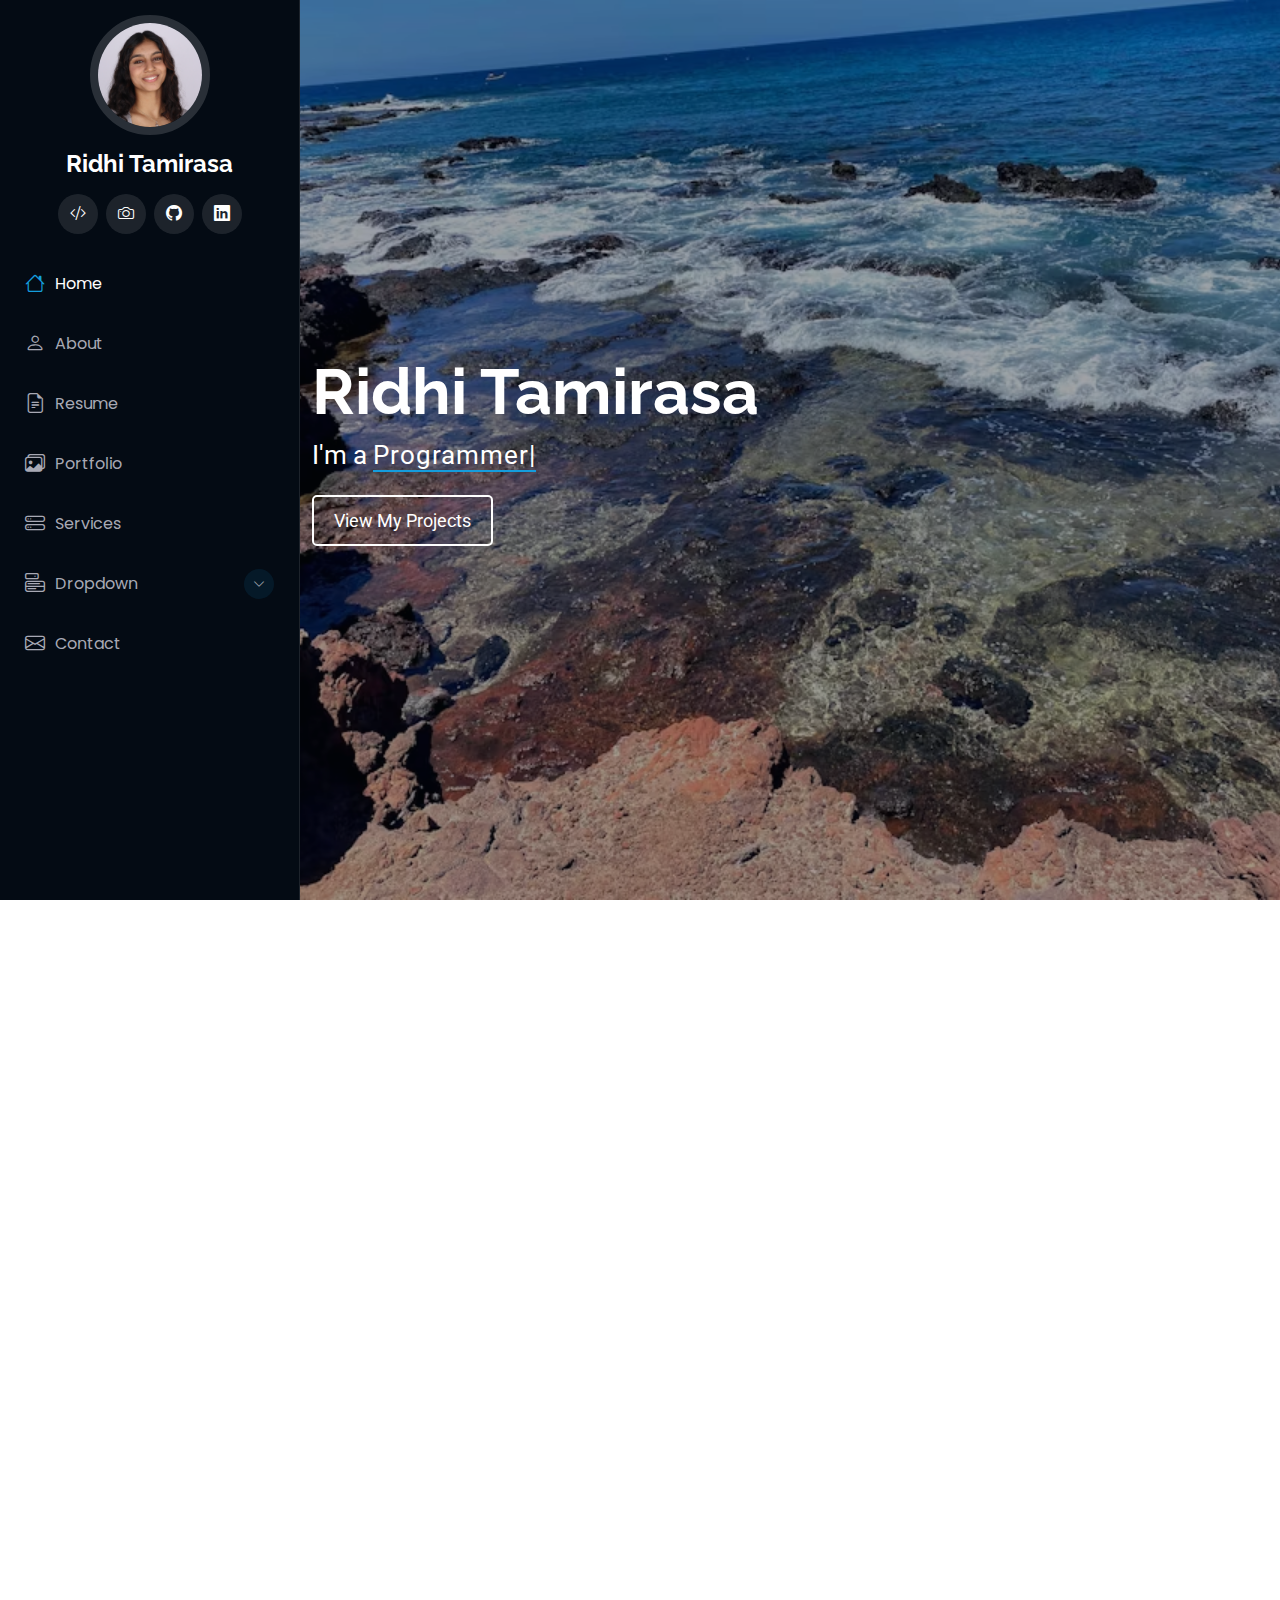
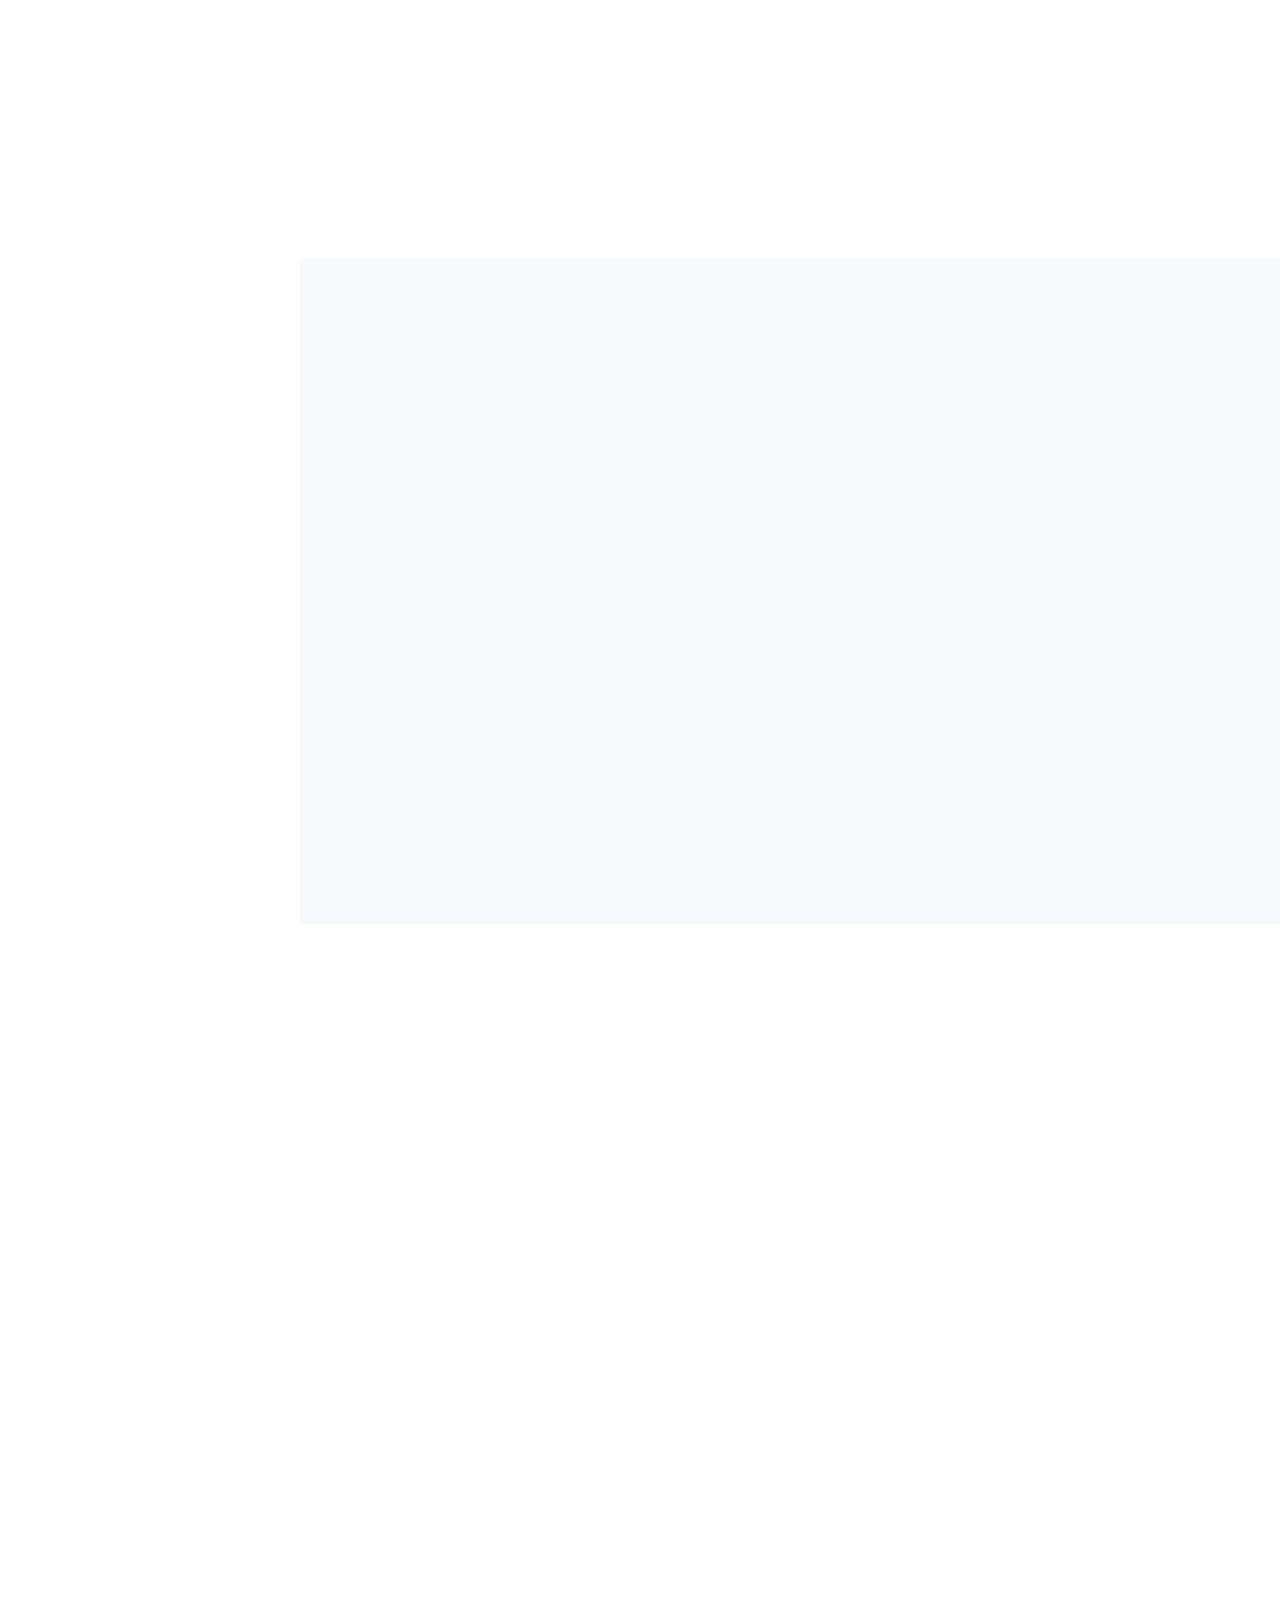
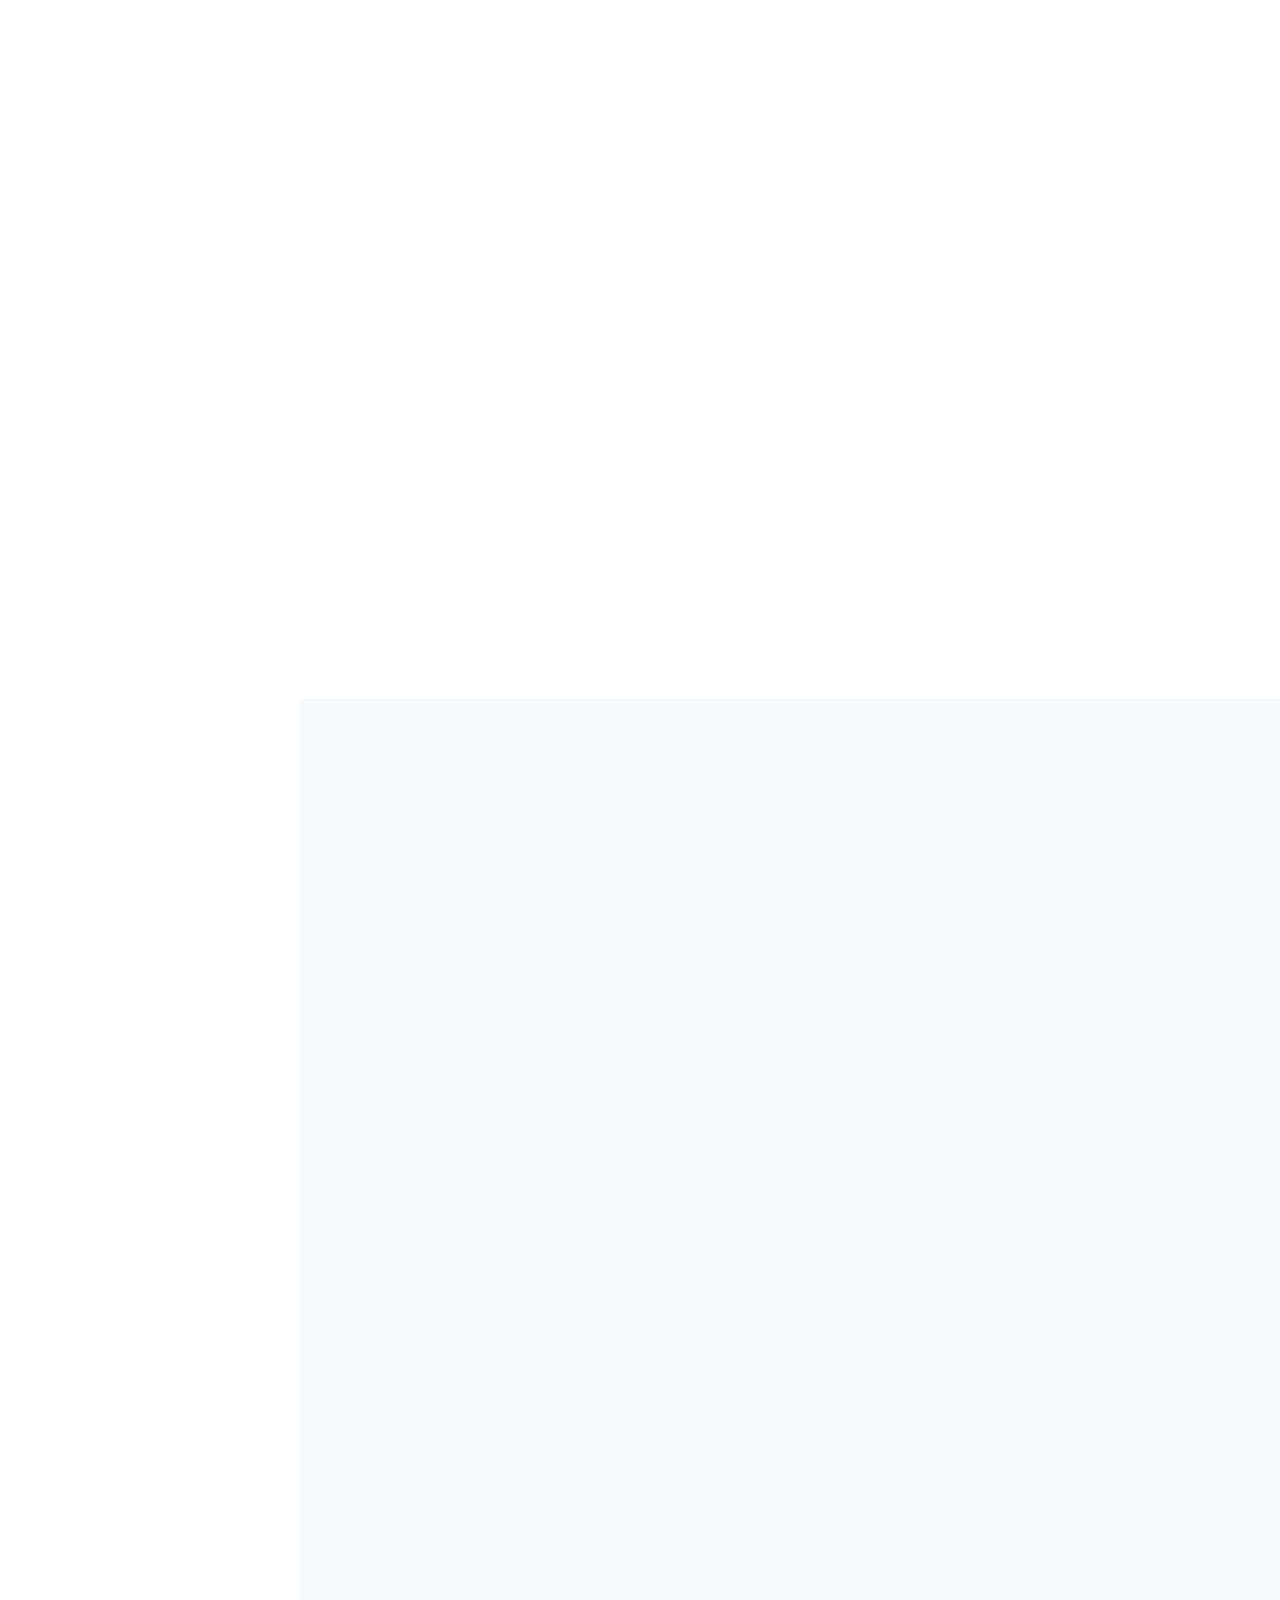
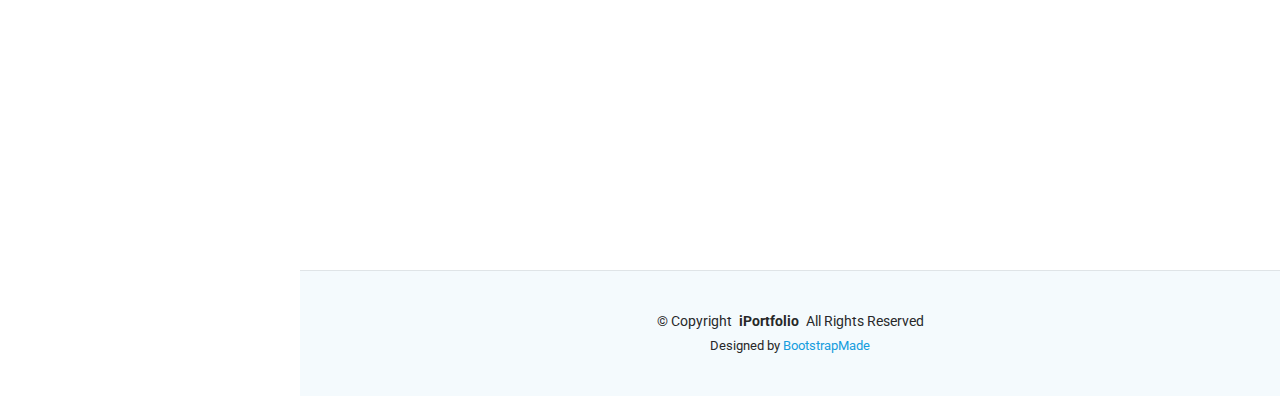
==== commit 70aafbe8: "changing socials for now" ====
--- a/iPortfolio/index.html
+++ b/iPortfolio/index.html
@@ -52,8 +52,8 @@
     </a>
 
     <div class="social-links text-center">
-      <a href="#" class="facebook"><i class="bi bi-facebook"></i></a>
-      <a href="https://www.instagram.com/rtamirasa/" class="instagram"><i class="bi bi-instagram"></i></a>
+      <a href="https://leetcode.com/u/rtamirasa/" class="leetcode"><i class="bi bi-code-slash"></i></a>
+      <a href="https://unsplash.com/@rtamirasa" class="unsplash"><i class="bi bi-camera"></i></a>
       <a href="https://github.com/rtamirasa" class="github"><i class="bi bi-github"></i></a>
       <a href="https://www.linkedin.com/in/ridhi-tamirasa-0a5a40179/" class="linkedin"><i class="bi bi-linkedin"></i></a>
     </div>
@@ -445,6 +445,20 @@
                   </a>
                 </div>
               </div>
+              <div class="row gy-4 isotope-container" data-aos="fade-up" data-aos-delay="200">
+                <div class="col-lg-4 col-md-6 portfolio-item isotope-item filter-Current">
+                  <div class="portfolio-content h-100">
+                    <a href="first-firebase.html">
+                      <img src="assets/img/portfolio/pantry.avif" class="img-fluid" alt="">
+                      <div class="portfolio-info">
+                        
+                        <h4>Algorithmic Thinking</h4>
+                        <p>Inventory management</p>
+                      </div>
+                     
+                    </a>
+                  </div>
+                </div>
             
             <div class="col-lg-4 col-md-6 portfolio-item isotope-item filter-curriculum">
               <div class="portfolio-content h-100">
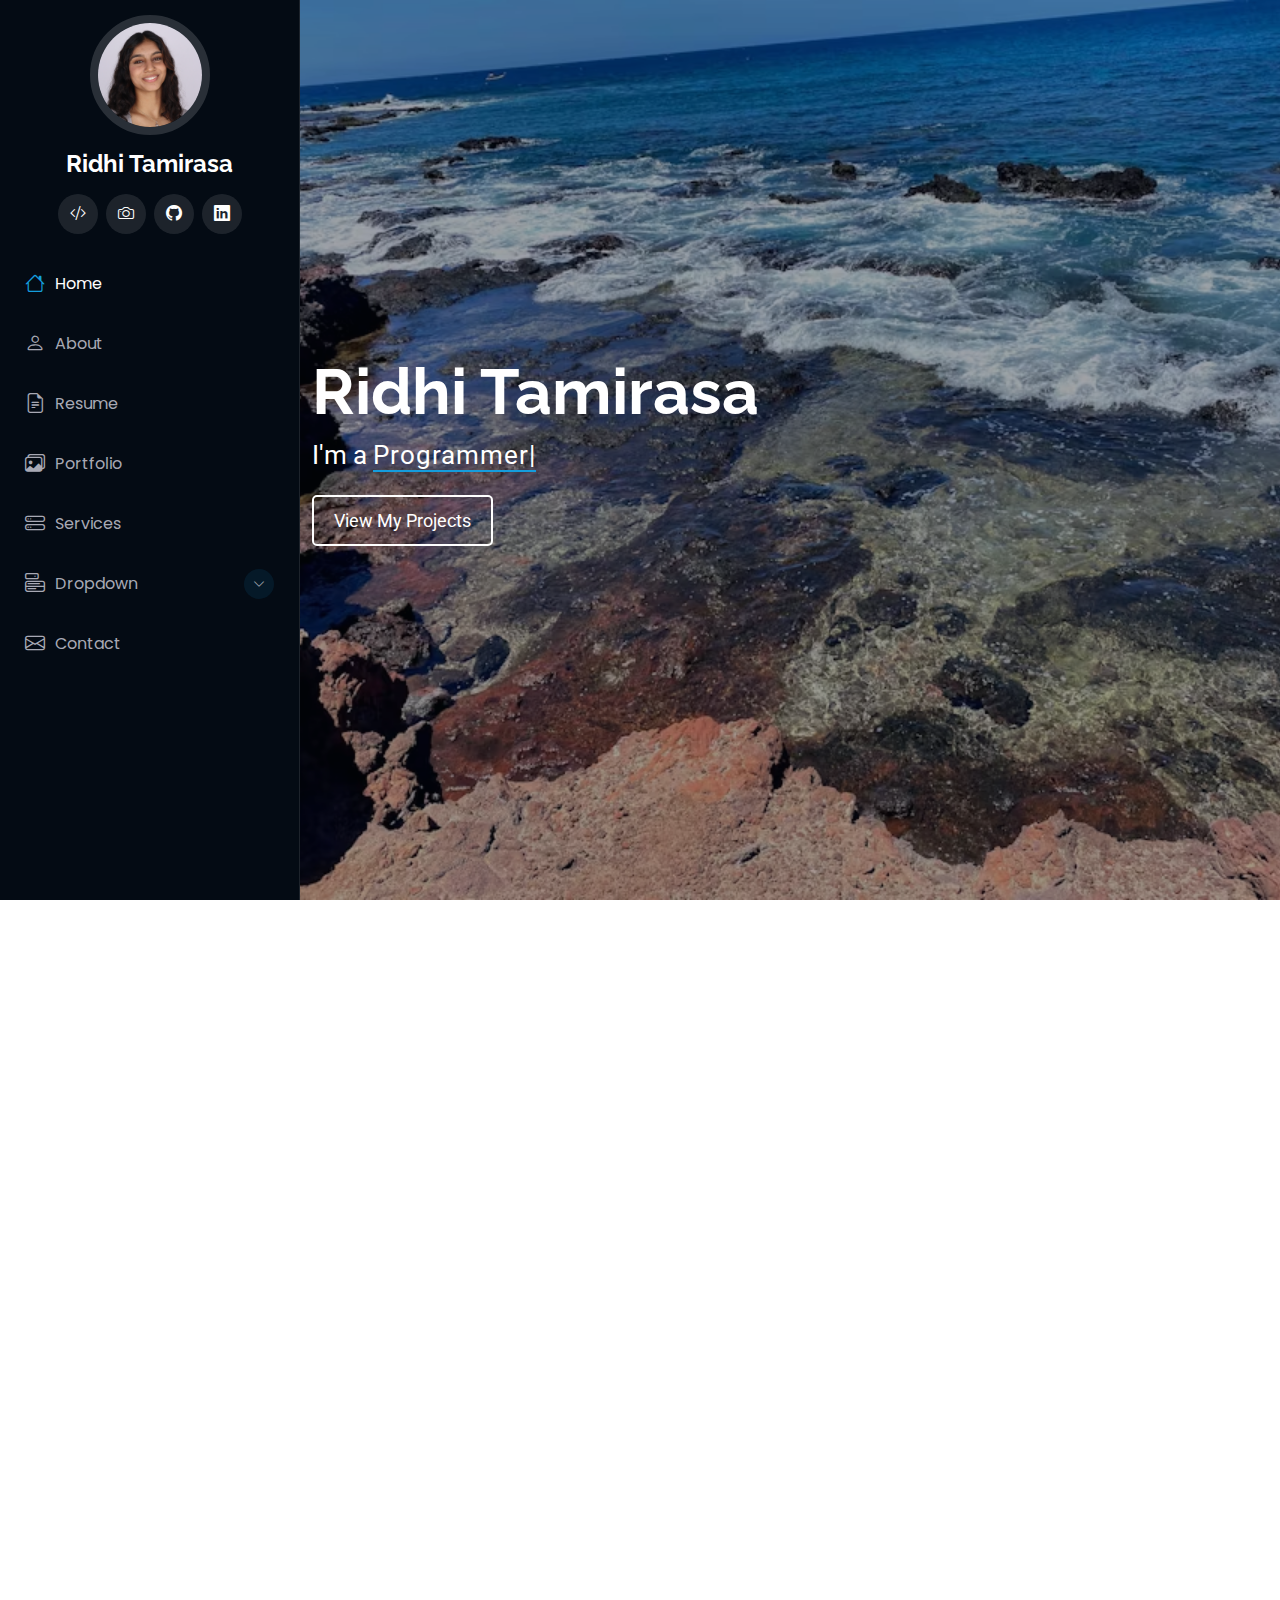
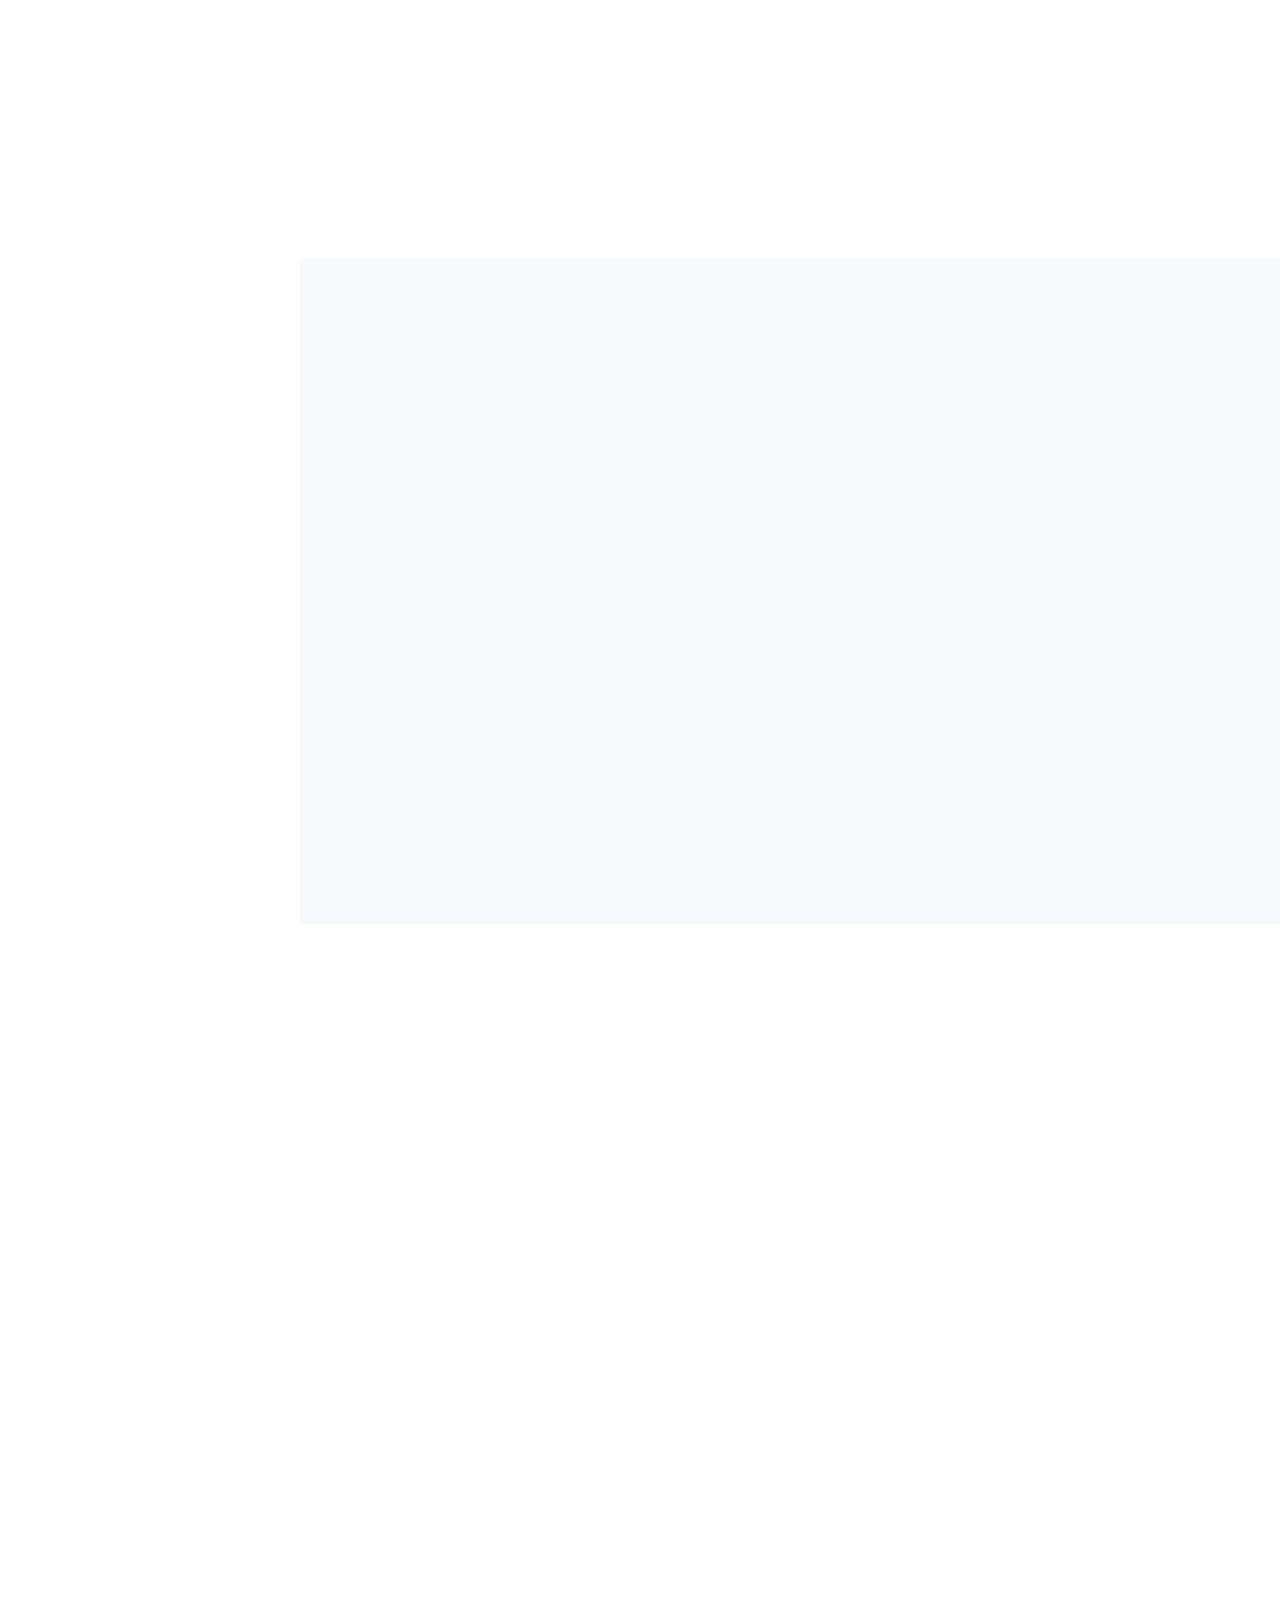
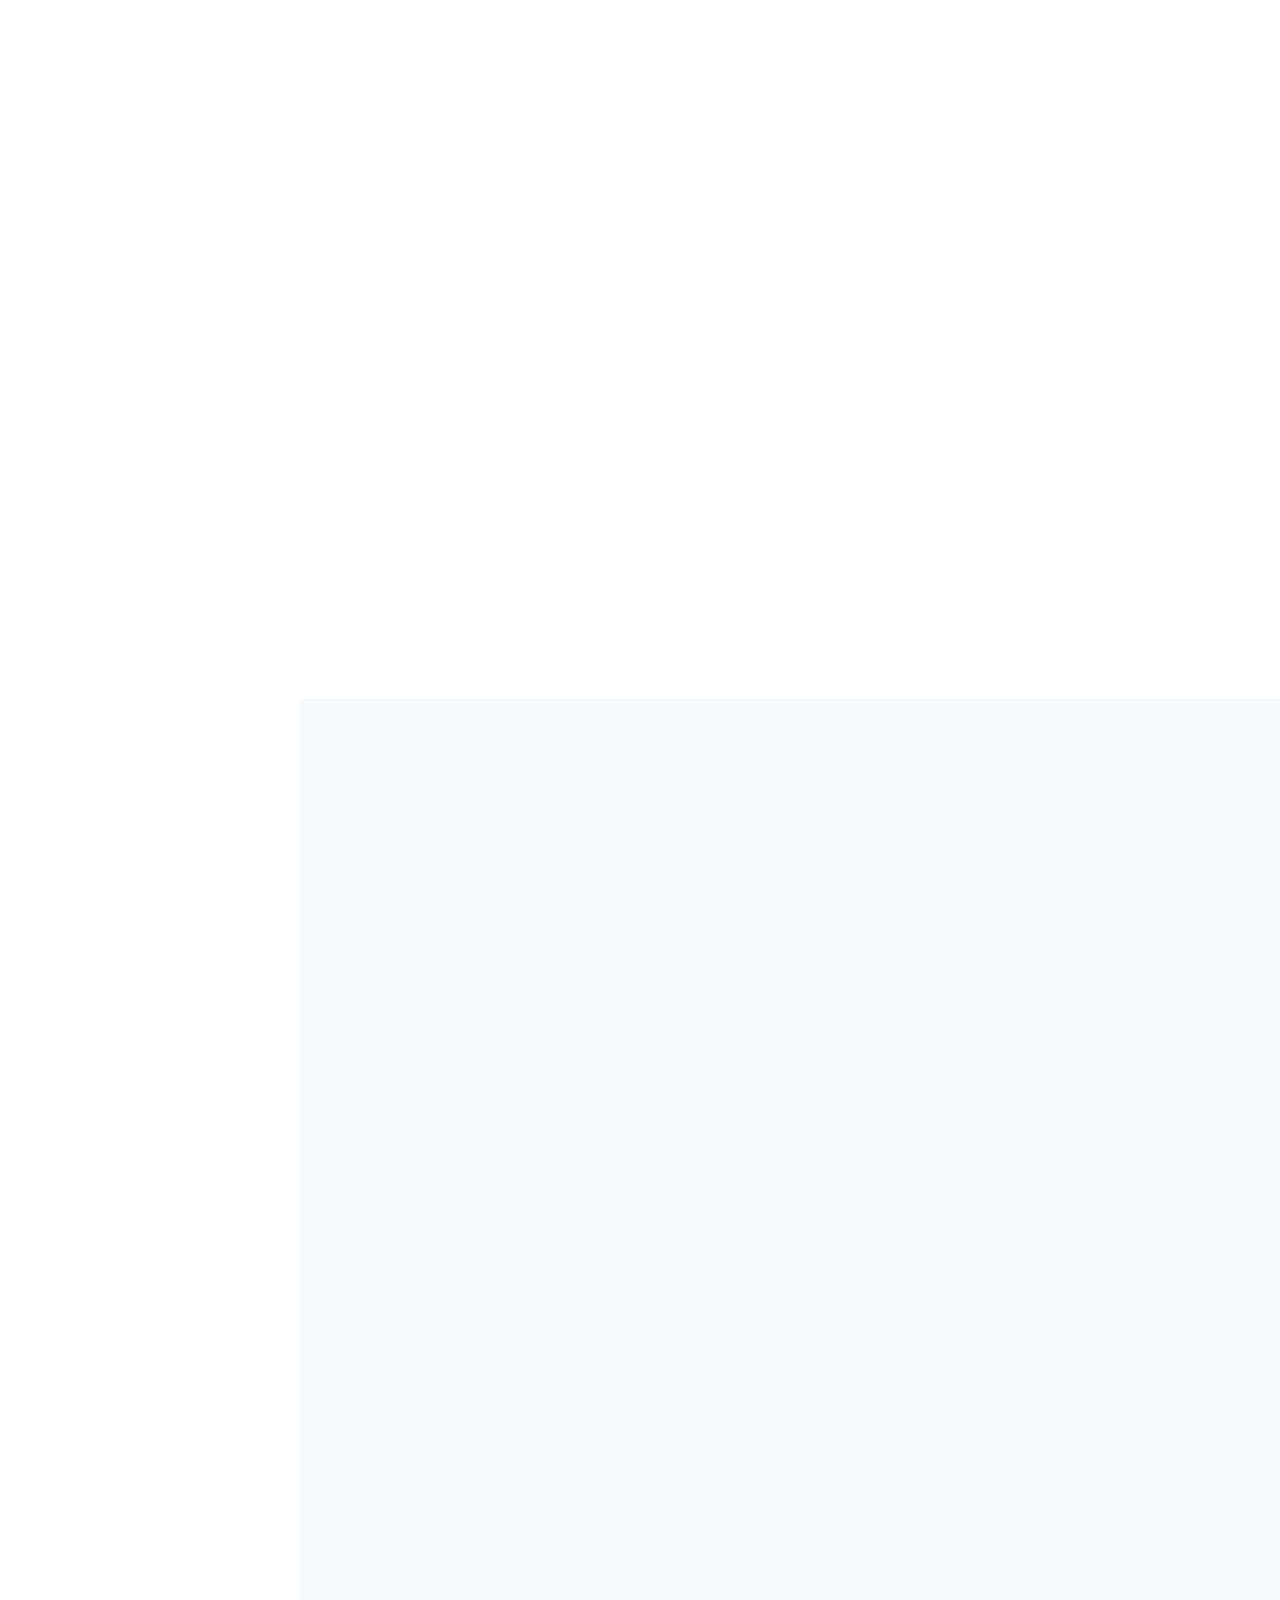
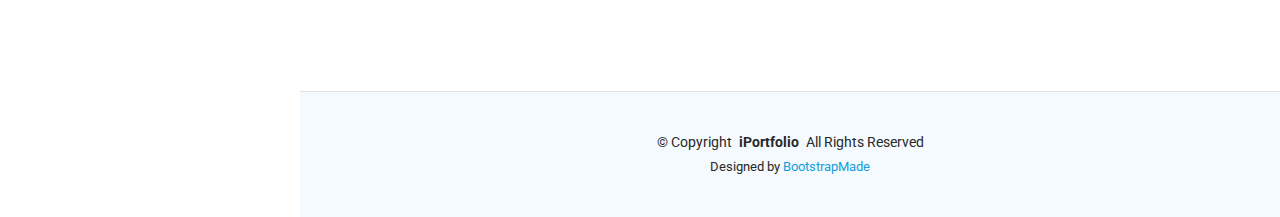
==== commit 1552ab7a: "fix" ====
--- a/iPortfolio/index.html
+++ b/iPortfolio/index.html
@@ -445,20 +445,7 @@
                   </a>
                 </div>
               </div>
-              <div class="row gy-4 isotope-container" data-aos="fade-up" data-aos-delay="200">
-                <div class="col-lg-4 col-md-6 portfolio-item isotope-item filter-Current">
-                  <div class="portfolio-content h-100">
-                    <a href="first-firebase.html">
-                      <img src="assets/img/portfolio/pantry.avif" class="img-fluid" alt="">
-                      <div class="portfolio-info">
-                        
-                        <h4>Algorithmic Thinking</h4>
-                        <p>Inventory management</p>
-                      </div>
-                     
-                    </a>
-                  </div>
-                </div>
+         
             
             <div class="col-lg-4 col-md-6 portfolio-item isotope-item filter-curriculum">
               <div class="portfolio-content h-100">
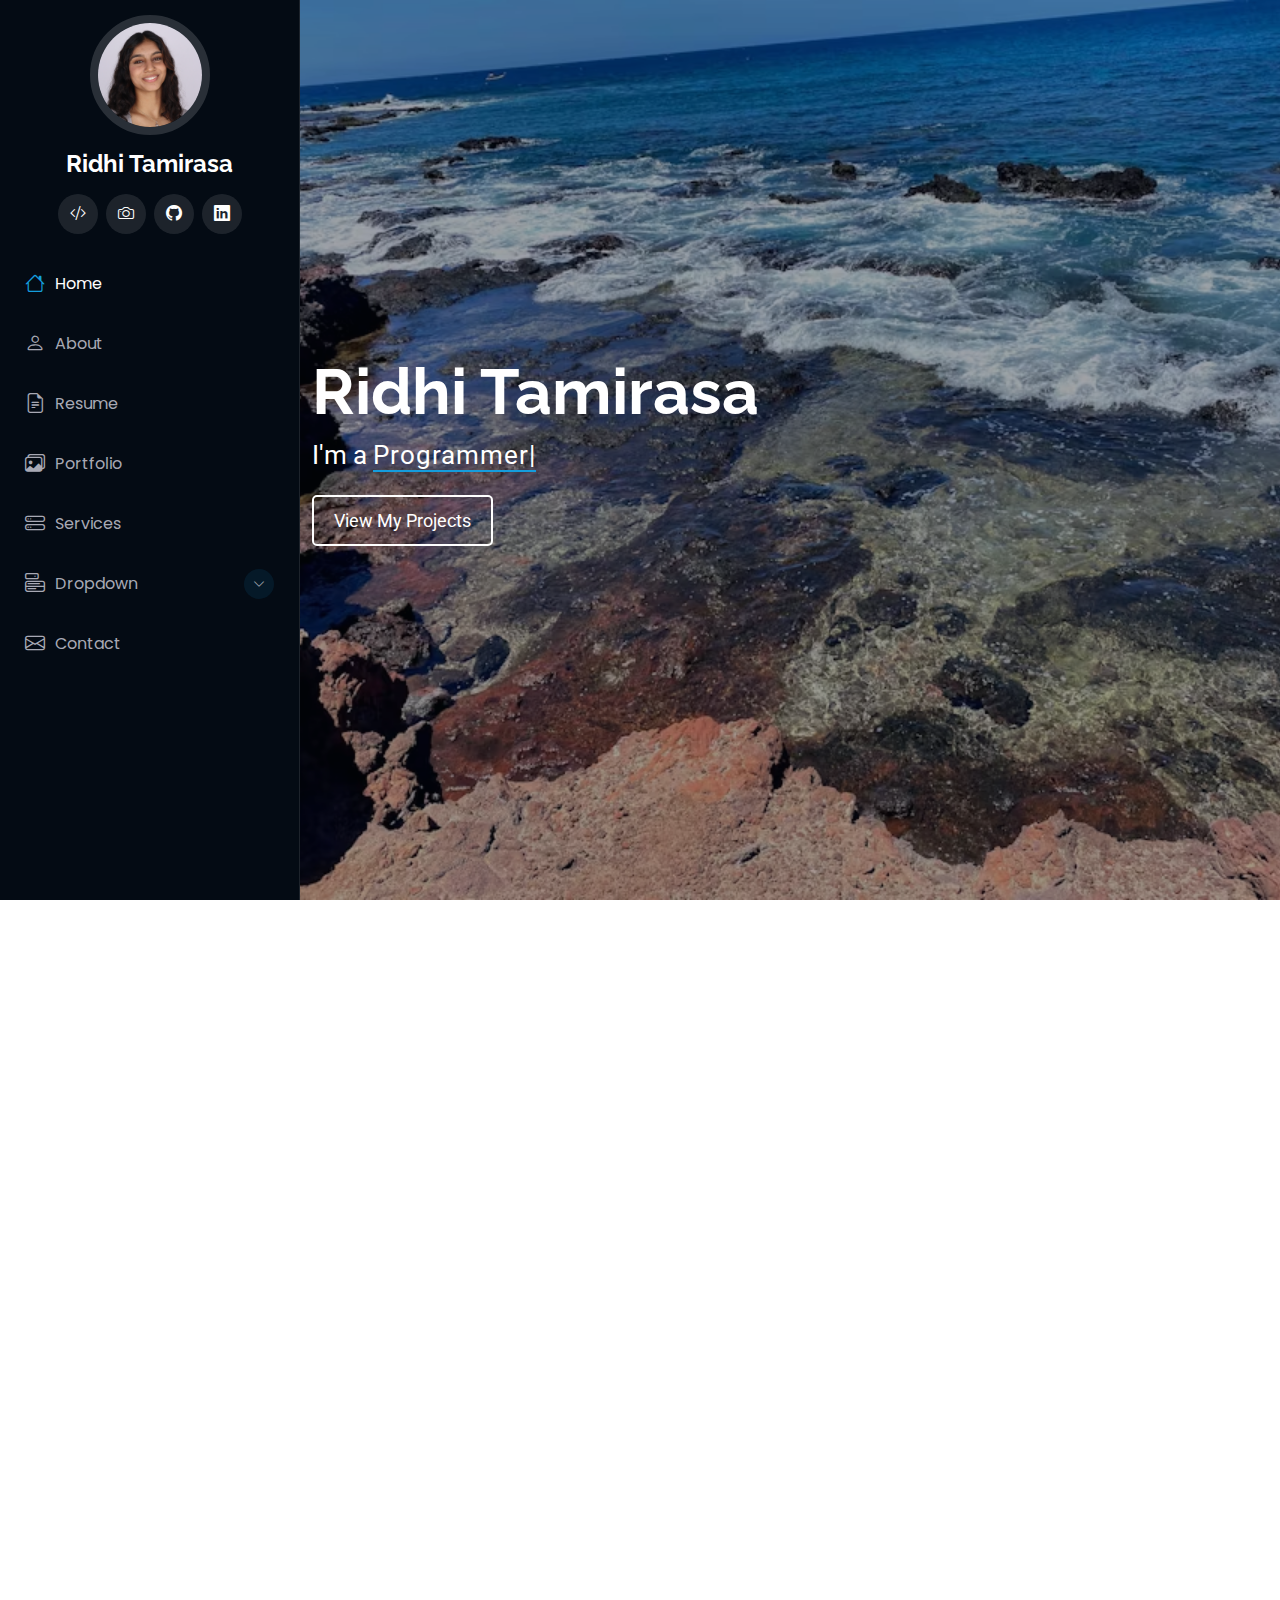
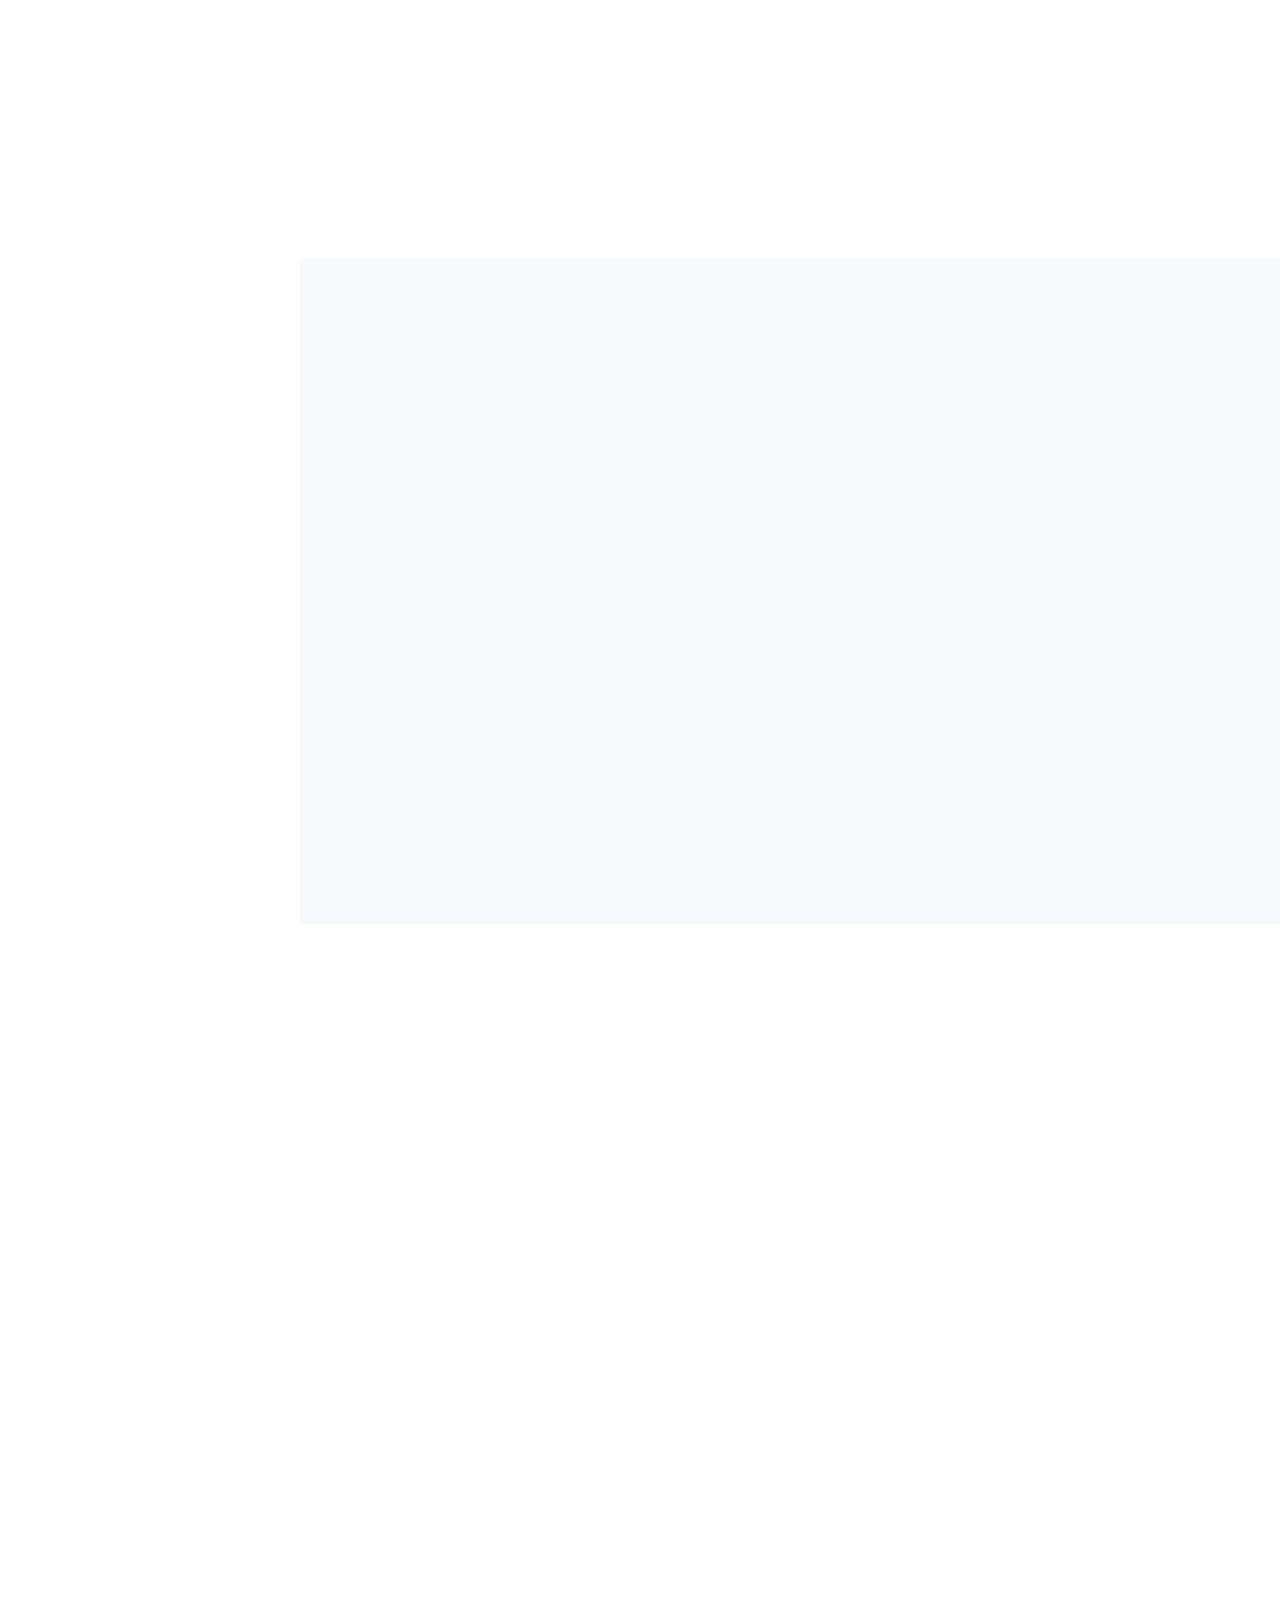
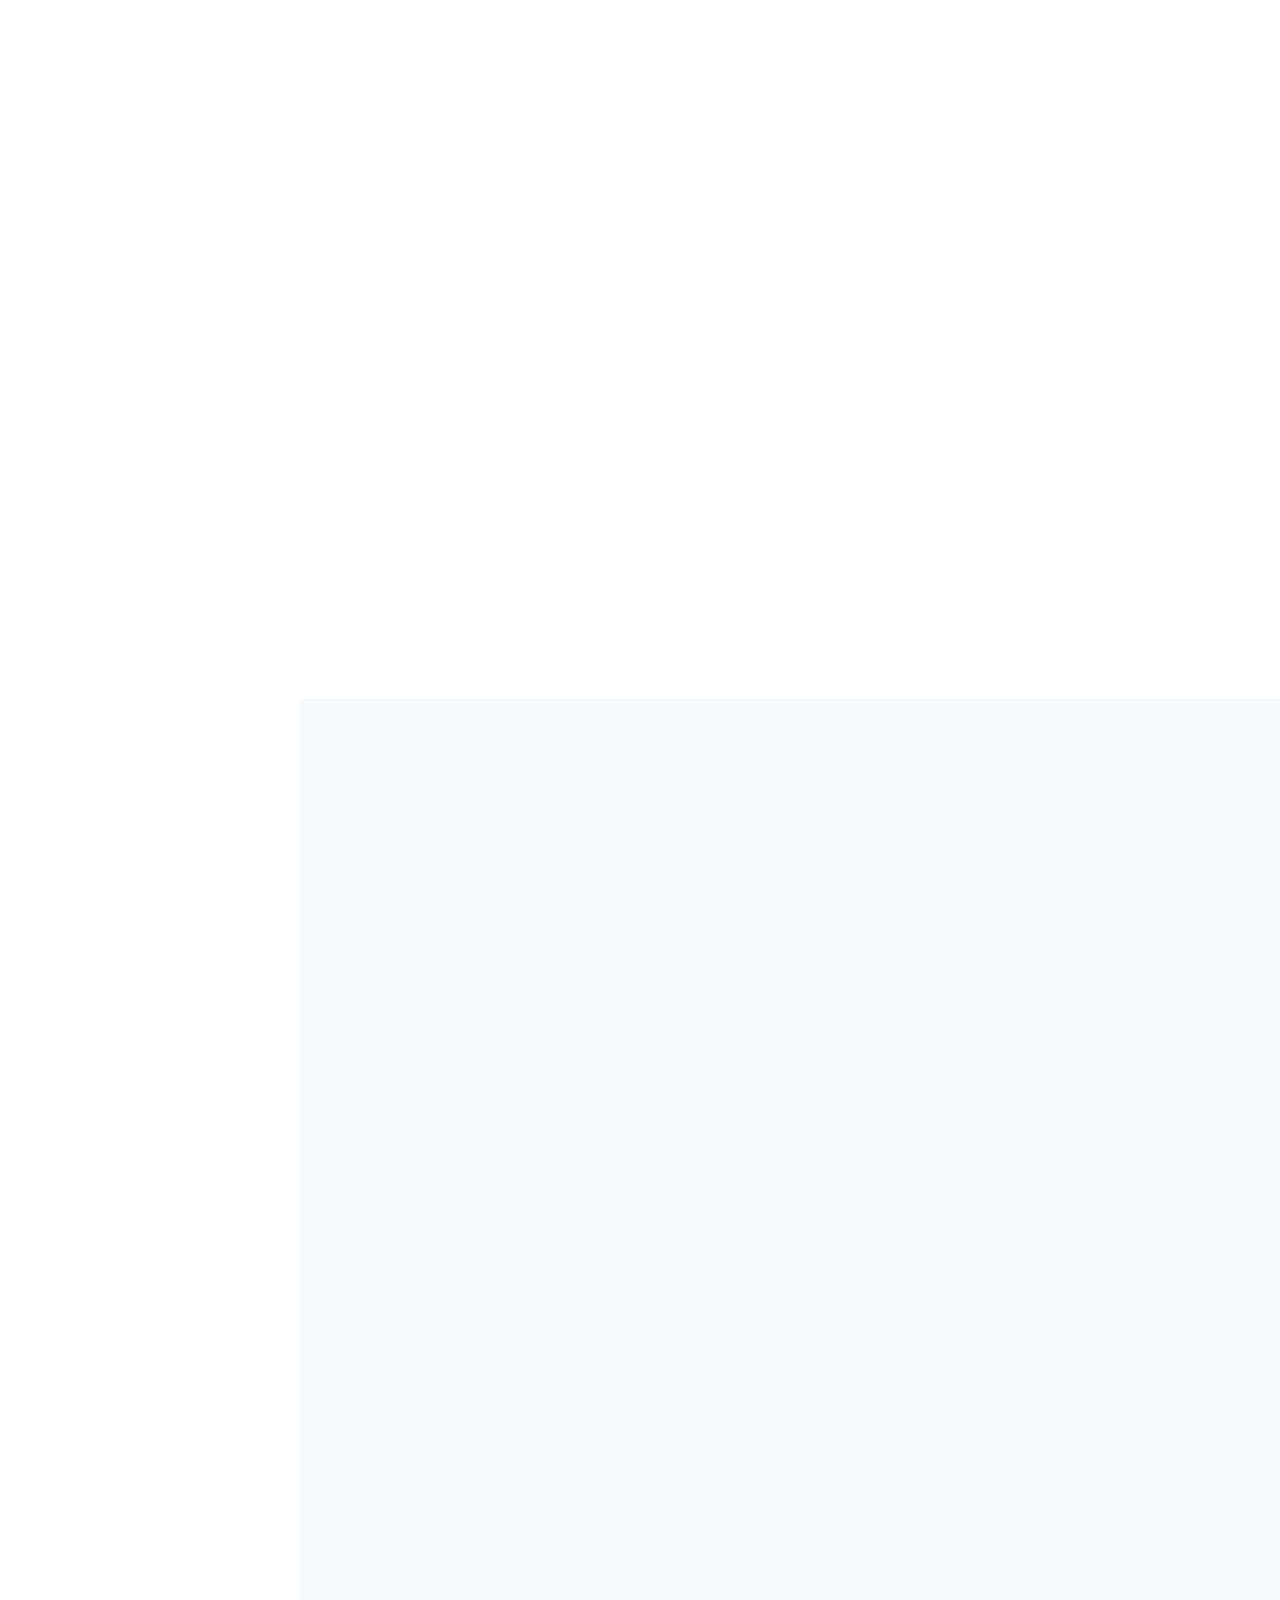
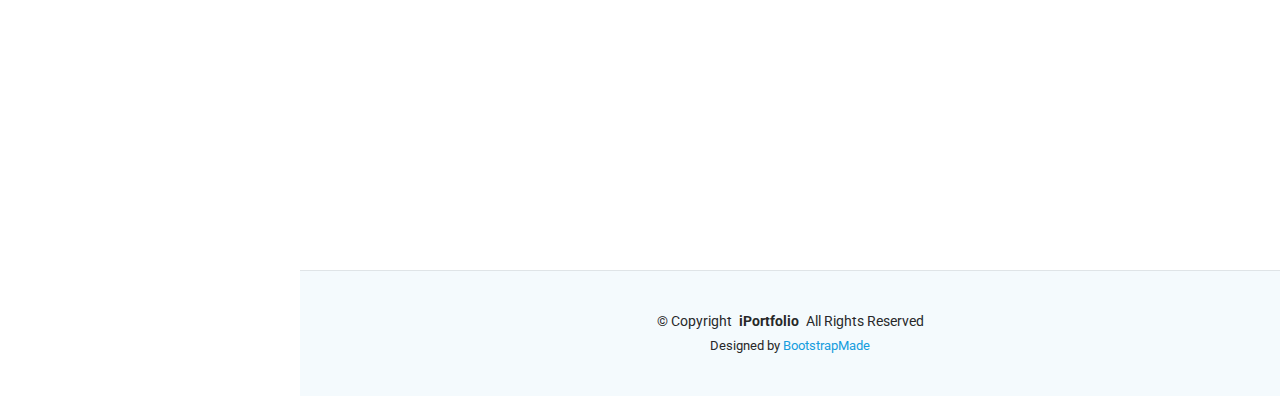
==== commit 0f8f039d: "social media" ====
--- a/iPortfolio/index.html
+++ b/iPortfolio/index.html
@@ -434,6 +434,20 @@
             <div class="row gy-4 isotope-container" data-aos="fade-up" data-aos-delay="200">
               <div class="col-lg-4 col-md-6 portfolio-item isotope-item filter-Current">
                 <div class="portfolio-content h-100">
+                  <a href="social-media-details.html">
+                    <img src="assets/img/portfolio/photo-1611926653458-09294b3142bf.jpg" class="img-fluid" alt="">
+                    <div class="portfolio-info">
+                      
+                      <h4>MERN Full Stack </h4>
+                      <p> Social Media Clone</p>
+                    </div>
+                   
+                  </a>
+                </div>
+              </div>
+            <div class="row gy-4 isotope-container" data-aos="fade-up" data-aos-delay="200">
+              <div class="col-lg-4 col-md-6 portfolio-item isotope-item filter-Current">
+                <div class="portfolio-content h-100">
                   <a href="first-firebase.html">
                     <img src="assets/img/portfolio/pantry.avif" class="img-fluid" alt="">
                     <div class="portfolio-info">
@@ -469,6 +483,17 @@
                 </a>
               </div>
             </div>
+            <div class="col-lg-4 col-md-6 portfolio-item isotope-item filter-curriculum">
+              <div class="portfolio-content h-100">
+                <a href="shopping.html">
+                  <img src="assets/img/portfolio/shopping market.avif" class="img-fluid" alt="">
+                  <div class="portfolio-info">
+                    <h4>Java Project</h4>
+                    <p>CS 180 Shopping Market Project</p>
+                  </div>
+                </a>
+              </div>
+            </div>
             <div class="col-lg-4 col-md-6 portfolio-item isotope-item filter-older">
               <div class="portfolio-content h-100">
                 <a href="csadetails.html">
@@ -502,17 +527,7 @@
                 </a>
               </div>
             </div>
-            <div class="col-lg-4 col-md-6 portfolio-item isotope-item filter-curriculum">
-              <div class="portfolio-content h-100">
-                <a href="shopping.html">
-                  <img src="assets/img/portfolio/shopping market.avif" class="img-fluid" alt="">
-                  <div class="portfolio-info">
-                    <h4>Java Project</h4>
-                    <p>CS 180 Shopping Market Project</p>
-                  </div>
-                </a>
-              </div>
-            </div>
+          
             <div class="col-lg-4 col-md-6 portfolio-item isotope-item filter-older">
               <div class="portfolio-content h-100">
                 <a href="introengdes.html">
